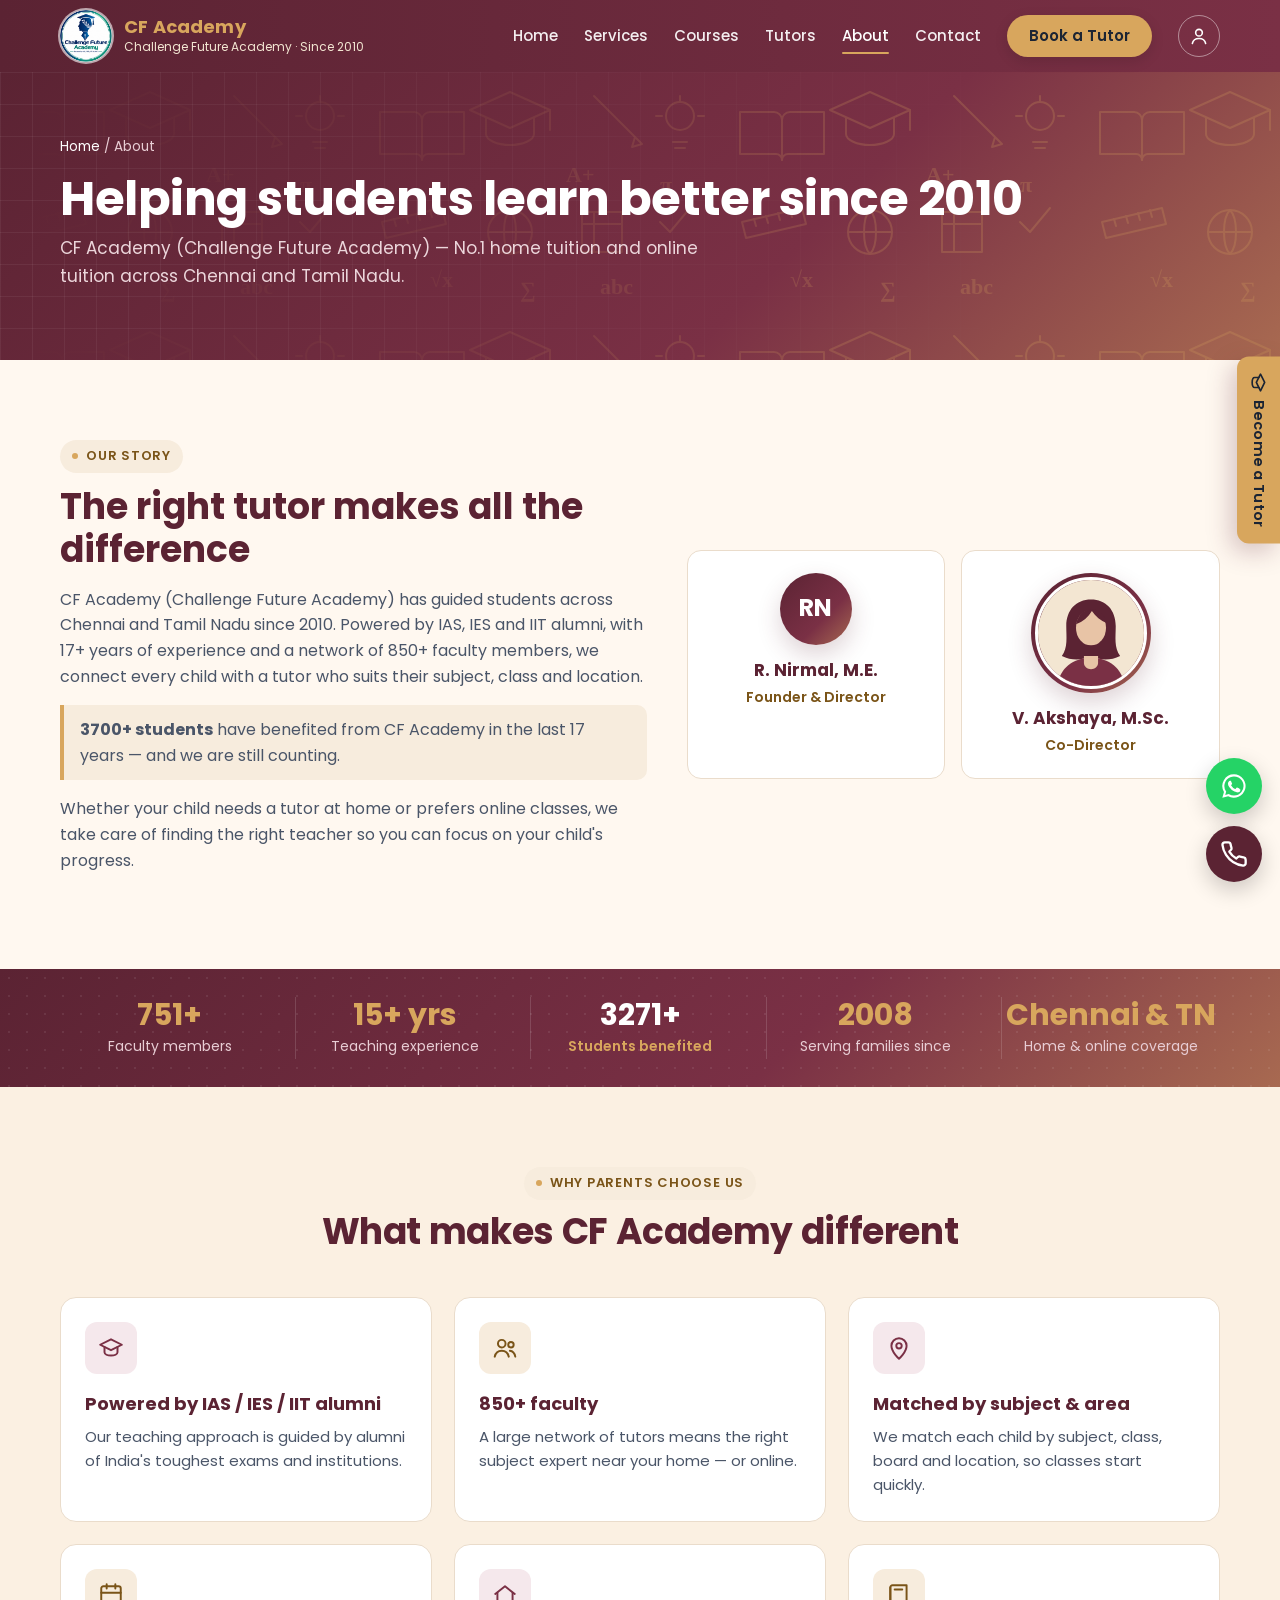
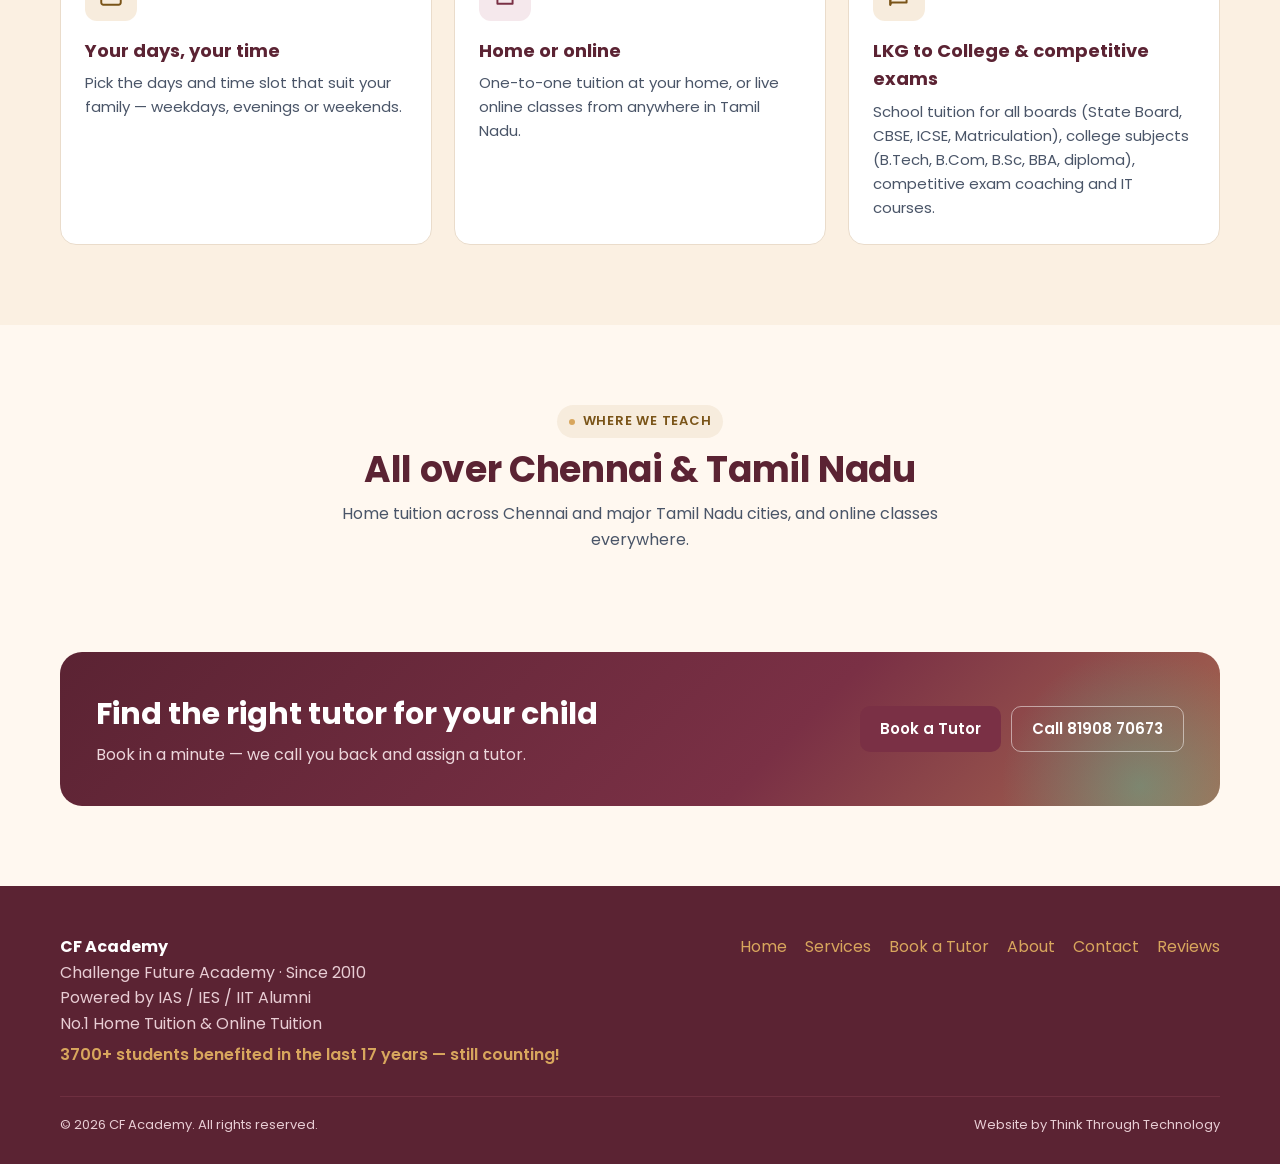
==== about.html @ 7d725a65 "Mobile: fix 3700+ proof card shape and quote card position under the photo Co-Authored-By: Claude Op" ====
<!doctype html>
<html lang="en">
<head>
<meta charset="utf-8">
<meta name="viewport" content="width=device-width, initial-scale=1">
<title>About CF Academy | Home &amp; Online Tuition since 2010 · Chennai</title>
<meta name="description" content="CF Academy (Challenge Future Academy) — founded by R. Nirmal, M.E. and V. Akshaya, M.Sc.. Powered by IAS / IES / IIT alumni, 850+ faculty and 17+ years of home and online tuition across Chennai and Tamil Nadu.">
<meta name="theme-color" content="#5B2333">
<meta property="og:title" content="About CF Academy | Home &amp; Online Tuition since 2010 · Chennai">
<meta property="og:description" content="CF Academy (Challenge Future Academy) — founded by R. Nirmal, M.E. and V. Akshaya, M.Sc.. Powered by IAS / IES / IIT alumni, 850+ faculty and 17+ years of home and online tuition across Chennai and Tamil Nadu.">
<meta property="og:type" content="website">
<link rel="icon" href="assets/favicon.png" type="image/png">
<link rel="apple-touch-icon" href="assets/logo-192.png">
<link rel="preconnect" href="https://fonts.googleapis.com">
<link rel="preconnect" href="https://fonts.gstatic.com" crossorigin>
<link rel="preconnect" href="https://res.cloudinary.com" crossorigin>
<link rel="preconnect" href="https://firestore.googleapis.com" crossorigin>
<!-- font loads without blocking the first paint -->
<link rel="preload" as="style" href="https://fonts.googleapis.com/css2?family=Poppins:wght@400;500;600;700&display=swap">
<link rel="stylesheet" href="https://fonts.googleapis.com/css2?family=Poppins:wght@400;500;600;700&display=swap" media="print" onload="this.media='all'">
<noscript><link rel="stylesheet" href="https://fonts.googleapis.com/css2?family=Poppins:wght@400;500;600;700&display=swap"></noscript>
<link rel="stylesheet" href="css/site.css?v=202610231915">
<script>
// Opened by double-clicking the file? ES modules + Firebase need a web server.
if (location.protocol === "file:") {
  document.addEventListener("DOMContentLoaded", function () {
    var m = '<div style="max-width:620px;margin:60px auto;padding:24px;font:15px/1.6 system-ui,sans-serif;border:2px solid #7A3045;border-radius:14px;background:#fff;color:#1B2433">' +
      '<h2 style="margin:0 0 8px;color:#5B2333">Open this site through a web server</h2>' +
      '<p>This page was opened as a file (<code>file://</code>). Browsers block the JavaScript modules and Firebase login this way.</p>' +
      '<p><b>Easiest:</b> in VS Code, install the <b>Live Server</b> extension, right-click <code>index.html</code> → <b>Open with Live Server</b>.</p>' +
      '<p><b>Or</b> open a terminal in this folder and run <code>python -m http.server 8080</code>, then go to <a href="http://localhost:8080/">http://localhost:8080/</a>.</p></div>';
    document.body.innerHTML = m;
  });
}
</script>
</head>
<body>
<div class="progress" id="progress" aria-hidden="true"></div>

<header class="site-header" id="siteHeader">
  <div class="wrap">
    <a class="brand" href="index.html" aria-label="CF Academy home">
      <img src="assets/logo-192.png" alt="Challenge Future Academy logo" width="52" height="52">
      <span><b>CF Academy</b><small>Challenge Future Academy · Since 2010</small></span>
    </a>
    <button class="menu-btn" type="button" aria-label="Open menu" aria-expanded="false" aria-controls="nav"><span></span></button>
    <nav class="nav" id="nav" aria-label="Main">
      <a class="nav-home" href="index.html">Home</a>
      <a href="index.html#services">Services</a>
      <a href="index.html#explore">Courses</a>
      <a href="index.html#tutors">Tutors</a>
      <a href="about.html" aria-current="page">About</a>
      <a href="contact.html">Contact</a>
      <a class="btn btn-accent" href="index.html#book">Book a Tutor</a>
      <a class="nav-admin" href="admin.html" title="Admin login" aria-label="Admin login"><svg viewBox="0 0 24 24" fill="none" stroke="currentColor" stroke-width="1.9" stroke-linecap="round" stroke-linejoin="round" aria-hidden="true"><circle cx="12" cy="8" r="4"/><path d="M4 21c.8-4 4-6 8-6s7.2 2 8 6"/></svg><span>Admin login</span></a>
    </nav>
  </div>
</header>

<main id="top">
  <section class="page-hero">
    <div class="ph-doodles" aria-hidden="true"></div>
    <div class="wrap">
      <div class="crumbs h-in"><a href="index.html">Home</a> / About</div>
      <h1 class="h-in" style="--d:80ms">Helping students learn better since 2010</h1>
      <p class="h-in" style="--d:160ms">CF Academy (Challenge Future Academy) — No.1 home tuition and online tuition across Chennai and Tamil Nadu.</p>
    </div>
  </section>

  <section class="block">
    <div class="wrap about">
      <div class="reveal">
        <span class="eyebrow">Our story</span>
        <h2 style="font-size:clamp(26px,3.2vw,36px);color:var(--navy);line-height:1.2;margin:12px 0">The right tutor makes all the difference</h2>
        <p>CF Academy (Challenge Future Academy) has guided students across Chennai and Tamil Nadu since 2010. Powered by IAS, IES and IIT alumni, with 17+ years of experience and a network of 850+ faculty members, we connect every child with a tutor who suits their subject, class and location.</p>
        <p class="story-hl"><b>3700+ students</b> have benefited from CF Academy in the last 17 years — and we are still counting.</p>
        <p>Whether your child needs a tutor at home or prefers online classes, we take care of finding the right teacher so you can focus on your child's progress.</p>
      </div>
      <div class="founders" data-stagger>
        <div class="founder reveal"><div class="av av-photo"><img src="https://res.cloudinary.com/u3hhrbtz/image/upload/f_auto,q_auto,w_320,c_fill,g_face,ar_1:1/v1792758640/Professional_Indian_Corporate_Headshot.png" alt="R. Nirmal, Founder &amp; Director of CF Academy" width="120" height="120" loading="lazy" decoding="async" onerror="this.parentNode.classList.remove('av-photo');this.replaceWith('RN')"></div><b>R. Nirmal, M.E.</b><span>Founder &amp; Director</span></div>
        <div class="founder reveal"><div class="av av-photo av-silhouette" role="img" aria-label="V. Akshaya, Co-Director of CF Academy"><svg viewBox="0 0 120 120" aria-hidden="true"><rect width="120" height="120" fill="#F3E6D2"/><path d="M60 22c-17 0-28 12-28 30 0 13 2 24-5 34 8 4 17 5 25 3h16c8 2 17 1 25-3-7-10-5-21-5-34 0-18-11-30-28-30z" fill="#5B2333"/><ellipse cx="60" cy="54" rx="17" ry="20" fill="#E8C4A6"/><path d="M43 50c3-12 10-17 17-17 9 0 16 6 18 16-7-3-13-8-17-14-4 7-10 12-18 15z" fill="#5B2333"/><path d="M22 120c2-20 18-32 38-32s36 12 38 32z" fill="#7A3045"/><path d="M52 86h16v8c0 4-4 7-8 7s-8-3-8-7z" fill="#E8C4A6"/></svg></div><b>V. Akshaya, M.Sc.</b><span>Co-Director</span></div>
      </div>
    </div>
  </section>

  <section class="stats" aria-label="CF Academy at a glance">
    <div class="wrap">
      <div class="stat"><b data-count="850" data-suffix="+">850+</b><span>Faculty members</span></div>
      <div class="stat"><b data-count="17" data-suffix="+ yrs">17+ yrs</b><span>Teaching experience</span></div>
      <div class="stat stat-hl"><b data-count="3700" data-suffix="+">3700+</b><span>Students benefited</span></div>
      <div class="stat"><b data-count="2010" data-from="1990">2010</b><span>Serving families since</span></div>
      <div class="stat"><b>Chennai &amp; TN</b><span>Home &amp; online coverage</span></div>
    </div>
  </section>

  <section class="block alt">
    <div class="wrap">
      <div class="sec-head reveal">
        <span class="eyebrow">Why parents choose us</span>
        <h2>What makes CF Academy different</h2>
      </div>
      <div class="values" data-stagger>
        <article class="value reveal">
          <div class="icon-badge"><svg viewBox="0 0 24 24" fill="none" stroke="currentColor" stroke-width="1.8" stroke-linecap="round" stroke-linejoin="round" aria-hidden="true"><path d="M2 9l10-5 10 5-10 5z"/><path d="M6 11v5c0 1.7 2.7 3 6 3s6-1.3 6-3v-5"/></svg></div>
          <h3>Powered by IAS / IES / IIT alumni</h3>
          <p>Our teaching approach is guided by alumni of India's toughest exams and institutions.</p>
        </article>
        <article class="value reveal">
          <div class="icon-badge accent"><svg viewBox="0 0 24 24" fill="none" stroke="currentColor" stroke-width="1.8" stroke-linecap="round" stroke-linejoin="round" aria-hidden="true"><circle cx="9" cy="8" r="3.5"/><path d="M2.5 20c.8-3.5 3.4-5.5 6.5-5.5s5.7 2 6.5 5.5"/><circle cx="17.5" cy="9" r="2.5"/><path d="M16.5 14.6c2.3.2 4.3 1.9 5 5.4"/></svg></div>
          <h3>850+ faculty</h3>
          <p>A large network of tutors means the right subject expert near your home — or online.</p>
        </article>
        <article class="value reveal">
          <div class="icon-badge"><svg viewBox="0 0 24 24" fill="none" stroke="currentColor" stroke-width="1.8" stroke-linecap="round" stroke-linejoin="round" aria-hidden="true"><path d="M12 22s7-6.2 7-12a7 7 0 1 0-14 0c0 5.8 7 12 7 12z"/><circle cx="12" cy="10" r="2.5"/></svg></div>
          <h3>Matched by subject &amp; area</h3>
          <p>We match each child by subject, class, board and location, so classes start quickly.</p>
        </article>
        <article class="value reveal">
          <div class="icon-badge accent"><svg viewBox="0 0 24 24" fill="none" stroke="currentColor" stroke-width="1.8" stroke-linecap="round" stroke-linejoin="round" aria-hidden="true"><rect x="3" y="4" width="18" height="17" rx="2"/><path d="M8 2v4M16 2v4M3 10h18"/></svg></div>
          <h3>Your days, your time</h3>
          <p>Pick the days and time slot that suit your family — weekdays, evenings or weekends.</p>
        </article>
        <article class="value reveal">
          <div class="icon-badge"><svg viewBox="0 0 24 24" fill="none" stroke="currentColor" stroke-width="1.8" stroke-linecap="round" stroke-linejoin="round" aria-hidden="true"><path d="M3 11l9-7 9 7"/><path d="M5 10v10h14V10"/></svg></div>
          <h3>Home or online</h3>
          <p>One-to-one tuition at your home, or live online classes from anywhere in Tamil Nadu.</p>
        </article>
        <article class="value reveal">
          <div class="icon-badge accent"><svg viewBox="0 0 24 24" fill="none" stroke="currentColor" stroke-width="1.8" stroke-linecap="round" stroke-linejoin="round" aria-hidden="true"><path d="M4 5a2 2 0 0 1 2-2h13v16H6a2 2 0 0 0-2 2z"/><path d="M4 21V5M8 7h7"/></svg></div>
          <h3>LKG to College &amp; competitive exams</h3>
          <p>School tuition for all boards (State Board, CBSE, ICSE, Matriculation), college subjects (B.Tech, B.Com, B.Sc, BBA, diploma), competitive exam coaching and IT courses.</p>
        </article>
      </div>
    </div>
  </section>

  <section class="block">
    <div class="wrap">
      <div class="sec-head reveal">
        <span class="eyebrow">Where we teach</span>
        <h2>All over Chennai &amp; Tamil Nadu</h2>
        <p>Home tuition across Chennai and major Tamil Nadu cities, and online classes everywhere.</p>
      </div>
      <div class="marquee reveal" aria-label="Cities we cover"><div class="marquee-track" id="coverageList"></div></div>
      <div class="cta-band reveal" style="margin-top:56px">
        <div><h2>Find the right tutor for your child</h2><p>Book in a minute — we call you back and assign a tutor.</p></div>
        <div class="acts"><a class="btn btn-accent" href="index.html#book">Book a Tutor</a><a class="btn btn-ghost" href="tel:+918190870673" data-site="tel1">Call 81908 70673</a></div>
      </div>
    </div>
  </section>
</main>

<footer class="site-footer">
  <div class="wrap">
    <div>
      <b>CF Academy</b><br>
      Challenge Future Academy · Since 2010<br>
      Powered by IAS / IES / IIT Alumni<br>
      No.1 Home Tuition &amp; Online Tuition<br>
      <span class="foot-hl">3700+ students benefited in the last 17 years — still counting!</span>
    </div>
    <div class="links">
      <a href="index.html">Home</a>
      <a href="index.html#services">Services</a>
      <a href="index.html#book">Book a Tutor</a>
      <a href="about.html">About</a>
      <a href="contact.html">Contact</a>
      <a href="contact.html#reviews">Reviews</a>
    </div>
    <div class="copy">
      <span>© <span id="year">2026</span> CF Academy. All rights reserved.</span>
      <span>Website by Think Through Technology</span>
    </div>
  </div>
</footer>

<div class="floating">
  <a class="float-btn float-wa" href="https://wa.me/918190870673?text=Hello%20CF%20Academy%2C%20I%20need%20a%20tutor%20for%20my%20child." target="_blank" rel="noopener" aria-label="Chat on WhatsApp" data-site="wa-float">
    <svg viewBox="0 0 24 24" fill="currentColor" aria-hidden="true"><path d="M12 2a10 10 0 0 0-8.6 15.1L2 22l5-1.3A10 10 0 1 0 12 2zm0 18.2a8.2 8.2 0 0 1-4.2-1.1l-.3-.2-3 .8.8-2.9-.2-.3A8.2 8.2 0 1 1 12 20.2zm4.5-6.1c-.2-.1-1.5-.7-1.7-.8s-.4-.1-.6.1-.7.8-.8 1-.3.2-.5.1a6.7 6.7 0 0 1-3.3-2.9c-.3-.4.3-.4.7-1.3a.5.5 0 0 0 0-.5l-.8-1.8c-.2-.5-.4-.4-.6-.4h-.5a1 1 0 0 0-.7.3 3 3 0 0 0-.9 2.2 5.2 5.2 0 0 0 1.1 2.7 11.8 11.8 0 0 0 4.5 4c1.7.7 2.3.8 3.2.6.5-.1 1.5-.6 1.7-1.2s.2-1.1.1-1.2-.2-.1-.4-.2z"/></svg>
  </a>
  <a class="float-btn float-call" href="tel:+918190870673" aria-label="Call CF Academy" data-site="tel1">
    <svg viewBox="0 0 24 24" fill="none" stroke="currentColor" stroke-width="2" stroke-linecap="round" stroke-linejoin="round" aria-hidden="true"><path d="M22 16.9v3a2 2 0 0 1-2.2 2 19.8 19.8 0 0 1-8.6-3.1 19.5 19.5 0 0 1-6-6A19.8 19.8 0 0 1 2.1 4.2 2 2 0 0 1 4.1 2h3a2 2 0 0 1 2 1.7c.1 1 .4 1.9.7 2.8a2 2 0 0 1-.5 2.1L8 9.9a16 16 0 0 0 6 6l1.3-1.3a2 2 0 0 1 2.1-.4c.9.3 1.8.6 2.8.7a2 2 0 0 1 1.7 2z"/></svg>
  </a>
</div>

<div class="toast" id="toast" role="status" aria-live="polite"></div>

<script type="module" src="js/common.js?v=202610231915"></script>
</body>
</html>
---- css/site.css ----
/* CF Academy — public website styles (burgundy · champagne · ivory) */
:root {
  --navy: #5B2333;          /* burgundy: headings, dark bars */
  --navy-2: #7A3045;
  --navy-soft: #F5E8EC;
  --accent: #7A3045;        /* burgundy: buttons, links */
  --accent-hover: #4A1B29;
  --accent-light: #D8A65D;  /* champagne: highlights */
  --orange: #D8A65D;
  --orange-dark: #C08E45;
  --accent-soft: #F7ECDD;
  --accent-ink: #7A5418;
  --bg: #FFF8F0;            /* ivory */
  --bg-2: #FBF0E2;
  --ink: #1B2433;
  --muted: #4A5568;
  --line: #EADCCB;
  --ok: #15803D;
  --ok-soft: #DCFCE7;
  --err: #B42318;
  --radius: 14px;
  --shadow: 0 10px 30px rgba(91, 35, 51, 0.08);
  --header-h: 72px;
}
* { box-sizing: border-box; }
html { scroll-behavior: smooth; scroll-padding-top: calc(var(--header-h) + 12px); }
body {
  margin: 0;
  font-family: "Poppins", system-ui, -apple-system, "Segoe UI", sans-serif;
  color: var(--ink);
  background: var(--bg);
  line-height: 1.6;
  -webkit-font-smoothing: antialiased;
}
img { max-width: 100%; display: block; }
a { color: var(--navy-2); }
.wrap { max-width: 1200px; margin: 0 auto; padding: 0 20px; }
.sr-only { position: absolute; width: 1px; height: 1px; overflow: hidden; clip: rect(0 0 0 0); white-space: nowrap; }

/* ── Header ── */
.site-header {
  position: sticky; top: 0; z-index: 50;
  background: #fff;
  border-bottom: 1px solid var(--line);
  transition: transform .3s cubic-bezier(.4, 0, .2, 1), box-shadow .3s ease;
}
.site-header.scrolled { box-shadow: 0 6px 24px rgba(91, 35, 51, .08); border-bottom-color: transparent; }
.site-header.hide { transform: translateY(-100%); }
.site-header .wrap { height: var(--header-h); display: flex; align-items: center; justify-content: space-between; gap: 16px; }
.brand { display: flex; align-items: center; gap: 12px; text-decoration: none; color: var(--navy); }
.brand img { width: 52px; height: 52px; border-radius: 50%; }
.brand b { display: block; font-size: 18px; line-height: 1.2; }
.brand small { display: block; font-size: 12px; color: var(--muted); }
.nav { display: flex; align-items: center; gap: 26px; }
.nav a { text-decoration: none; color: var(--ink); font-weight: 500; font-size: 15px; }
.nav a:not(.btn) { position: relative; padding: 6px 0; }
.nav a:not(.btn)::after { content: ""; position: absolute; left: 0; right: 0; bottom: 0; height: 2px; border-radius: 2px; background: var(--accent); transform: scaleX(0); transform-origin: left; transition: transform .25s ease; }
.nav a:not(.btn):hover::after, .nav a[aria-current="page"]::after { transform: scaleX(1); }
.nav a:hover, .nav a[aria-current="page"] { color: var(--navy); }
.nav a.btn, .nav a.btn:hover { color: #fff; }
.btn {
  display: inline-flex; align-items: center; justify-content: center; gap: 8px;
  min-height: 46px; padding: 0 20px; border-radius: 10px; border: 0;
  font: inherit; font-weight: 600; font-size: 15px; text-decoration: none; cursor: pointer;
  transition: transform .15s ease, box-shadow .15s ease, background .15s ease;
}
.btn:active { transform: translateY(1px); }
.btn-accent { background: var(--accent); color: #fff; }
.btn-accent:hover { background: var(--accent-hover); box-shadow: 0 6px 18px rgba(122, 48, 69, .3); }
.btn-navy { background: var(--navy); color: #fff; }
.btn-navy:hover { background: var(--navy-2); }
.btn-ghost { background: #fff; color: var(--navy); border: 1px solid #CBD5E1; }
.btn-ghost:hover { border-color: var(--navy-2); }
.btn-wa { background: #15803D; color: #fff; }
.btn-wa:hover { background: #116C33; }
.btn svg { width: 18px; height: 18px; flex: none; }
.menu-btn { display: none; background: none; border: 1px solid var(--line); border-radius: 10px; width: 46px; height: 46px; cursor: pointer; }
.menu-btn span, .menu-btn span::before, .menu-btn span::after { display: block; width: 20px; height: 2px; background: var(--navy); margin: 0 auto; position: relative; content: ""; }
.menu-btn span::before { position: absolute; top: -6px; }
.menu-btn span::after { position: absolute; top: 6px; }

/* ── Hero ── */
.hero { position: relative; overflow: hidden; background: linear-gradient(180deg, var(--bg) 0%, var(--bg-2) 100%); }
.hero::before {
  content: ""; position: absolute; right: -180px; top: -160px; width: 560px; height: 560px; border-radius: 50%;
  background: radial-gradient(circle, rgba(25, 158, 126, .14), rgba(25, 158, 126, 0) 70%);
}
.hero .wrap { position: relative; display: grid; grid-template-columns: 1.05fr 1fr; gap: 40px 48px; align-items: center; padding-top: 56px; padding-bottom: 56px; }
.eyebrow { display: inline-flex; align-items: center; gap: 8px; font-size: 13px; font-weight: 600; letter-spacing: .06em; text-transform: uppercase; color: var(--accent-ink); background: var(--accent-soft); padding: 6px 12px; border-radius: 999px; }
.hero h1 { margin: 18px 0 16px; font-size: clamp(32px, 4.6vw, 52px); line-height: 1.12; color: var(--navy); letter-spacing: -.01em; }
.hero h1 .hl { position: relative; white-space: nowrap; }
.hero h1 .hl::after { content: ""; position: absolute; left: 0; right: 0; bottom: 4px; height: 10px; background: var(--accent-light); opacity: .35; z-index: -1; border-radius: 4px; }
.hero p.lead { font-size: 17px; color: var(--muted); max-width: 560px; margin: 0 0 28px; }
.hero-cta { display: flex; flex-wrap: wrap; gap: 12px; }
.hero-points { display: flex; flex-wrap: wrap; gap: 10px 22px; margin-top: 28px; padding: 0; list-style: none; font-size: 14px; color: var(--ink); }
.hero-points li { display: flex; align-items: center; gap: 8px; }
.hero-points svg { width: 18px; height: 18px; color: var(--ok); }

.quick-card { grid-column: 1 / -1; display: grid; grid-template-columns: minmax(150px, .85fr) auto 1.15fr 1fr 1.2fr auto; gap: 12px; align-items: end; background: var(--navy); color: #fff; border-radius: 20px; padding: 22px 24px; box-shadow: 0 24px 60px rgba(91, 35, 51, .22); }
.quick-card h2 { margin: 0 0 2px; font-size: 18px; line-height: 1.3; }
.quick-card p { margin: 0; color: #E8CDD4; font-size: 13px; }
.qc-title { align-self: center; }
.quick-card label { display: block; font-size: 12px; font-weight: 600; color: #E8CDD4; margin-bottom: 6px; }
.quick-card .field { margin: 0; min-width: 0; }
.quick-card select, .quick-card input { width: 100%; height: 48px; border-radius: 10px; border: 1px solid rgba(255,255,255,.22); background: rgba(255,255,255,.08); color: #fff; padding: 0 12px; font: inherit; font-size: 15px; }
.quick-card select:focus, .quick-card input:focus { outline: 2px solid var(--accent-light); outline-offset: 1px; }
.mode-toggle { display: grid; grid-template-columns: 1fr 1fr; gap: 6px; margin: 0; }
.mode-toggle button { height: 48px; padding: 0 14px; border-radius: 10px; border: 1px solid rgba(255,255,255,.25); background: transparent; color: #fff; font: inherit; font-weight: 600; cursor: pointer; }
.mode-toggle button[aria-pressed="true"] { background: var(--accent); border-color: var(--accent-light); color: #fff; }
.quick-card .btn { min-height: 48px; white-space: nowrap; }

.hero-photo { position: relative; margin: 0; }
.hero-photo img { display: block; width: 100%; height: auto; object-fit: cover; border-radius: 22px; box-shadow: 0 24px 60px rgba(91, 35, 51, .18); }
.hero-badge { position: absolute; left: -18px; bottom: 26px; display: flex; align-items: center; gap: 12px; background: #fff; border-radius: 14px; padding: 12px 18px; box-shadow: 0 14px 34px rgba(91, 35, 51, .16); }
.hero-badge b { font-size: 28px; color: var(--accent); line-height: 1; }
.hero-badge span { font-size: 13px; color: var(--muted); line-height: 1.35; }

/* ── Programme cards ── */
.prog-head { text-align: center; margin: 56px auto 28px; max-width: 640px; }
.prog-head h3 { margin: 0 0 6px; font-size: clamp(22px, 2.6vw, 28px); color: var(--navy); }
.prog-head p { margin: 0; color: var(--muted); }
.programs { display: grid; grid-template-columns: repeat(3, minmax(0, 1fr)); gap: 24px; }
.prog { display: flex; flex-direction: column; background: #fff; border: 1px solid var(--line); border-radius: 18px; overflow: hidden; transition: box-shadow .2s ease, transform .2s ease; }
.prog:hover { box-shadow: var(--shadow); transform: translateY(-3px); }
.prog-media { position: relative; aspect-ratio: 3 / 2; background: linear-gradient(135deg, var(--navy) 0%, var(--navy-2) 60%, var(--accent) 130%); overflow: hidden; }
/* every card has the same frame; the whole photo is shown (contain), with a soft blurred copy filling any gap */
.prog-media.has-img { background: var(--bg-2); }
.prog-media img { position: absolute; inset: 0; width: 100%; height: 100%; display: block; }
/* bg = a tiny pre-blurred copy from Cloudinary (no CSS blur filter → no scroll lag) */
.prog-media img.bg { object-fit: cover; transform: scale(1.1); opacity: .6; }
.prog-media img.fg { z-index: 1; object-fit: contain; transition: transform .5s ease; }
.prog:hover .prog-media img.fg { transform: scale(1.03); }
.prog-media.has-img .ph { display: none; }
.prog-media .ph { position: absolute; inset: 0; display: flex; align-items: center; justify-content: center; }
.prog-media .ph svg { width: 34%; height: auto; color: rgba(255, 255, 255, .9); }
.prog-media .ph::after { content: ""; position: absolute; right: -40px; bottom: -40px; width: 160px; height: 160px; border-radius: 50%; background: rgba(63, 209, 174, .25); }
.prog-body { display: flex; flex-direction: column; gap: 8px; padding: 20px 22px 22px; flex: 1; }
.prog-tag { align-self: flex-start; font-size: 12px; font-weight: 600; color: var(--accent-ink); background: var(--accent-soft); padding: 4px 10px; border-radius: 999px; }
.prog h4 { margin: 4px 0 0; font-size: 19px; color: var(--navy); min-height: 1.3em; }
.prog p { margin: 0; color: var(--muted); font-size: 15px; flex: 1; }
.prog-cta { margin-top: 8px; align-self: flex-start; display: inline-flex; align-items: center; gap: 6px; min-height: 44px; padding: 0 16px; border-radius: 10px; border: 1px solid var(--accent); color: var(--accent); background: #fff; font: inherit; font-weight: 600; font-size: 14px; cursor: pointer; transition: background .15s, color .15s; }
.prog-cta:hover { background: var(--accent); color: #fff; }
.prog-cta svg { width: 16px; height: 16px; }

/* ── Find a tutor for anything (tabs) ── */
.explore { background: #fff; border: 1px solid var(--line); border-radius: 16px; overflow: hidden; box-shadow: var(--shadow); }
.ex-tabs { display: grid; grid-template-columns: repeat(5, minmax(0, 1fr)); background: #EEF2F7; border-bottom: 1px solid var(--line); }
.ex-tab { min-height: 64px; padding: 0 12px; border: 0; border-right: 1px solid var(--line); background: transparent; font: inherit; font-size: 16px; font-weight: 500; color: var(--ink); cursor: pointer; transition: background .15s, color .15s; }
.ex-tab:last-child { border-right: 0; }
.ex-tab:hover { background: #F3E6E9; }
.ex-tab[aria-selected="true"] { background: #fff; color: var(--accent); font-weight: 600; box-shadow: inset 0 3px 0 var(--accent); }
.ex-tab:focus-visible { outline: 2px solid var(--navy-2); outline-offset: -2px; }
.ex-panel { display: grid; gap: 0; padding: 30px 28px 34px; }
.ex-group { padding: 0 24px; border-left: 1px solid var(--line); min-width: 0; }
.ex-group:first-child { border-left: 0; padding-left: 4px; }
.ex-group h3 { margin: 0 0 14px; font-size: 18px; font-weight: 600; color: var(--ink); }
.ex-list { list-style: none; margin: 0; padding: 0; display: grid; gap: 4px 18px; }
.ex-list.c2 { grid-template-columns: repeat(2, minmax(0, 1fr)); }
.ex-list button { display: block; width: 100%; text-align: left; background: none; border: 0; padding: 9px 0; font: inherit; font-size: 15.5px; color: var(--muted); cursor: pointer; border-radius: 6px; transition: color .15s, padding .15s; }
.ex-list button:hover, .ex-list button:focus-visible { color: var(--accent); padding-left: 4px; outline: none; }
.ex-new { color: #DC2626; font-size: 11px; font-weight: 600; margin-left: 4px; }

/* ── Ad banner slider (1756 × 450) ── */
.banners { padding: 44px 0 0; }
.slider { position: relative; border-radius: 16px; overflow: hidden; aspect-ratio: 1756 / 450; background: var(--navy-soft); box-shadow: 0 14px 40px rgba(91, 35, 51, .12); }
.slides { display: flex; height: 100%; transition: transform .6s cubic-bezier(.4, 0, .2, 1); will-change: transform; }
.slide { flex: 0 0 100%; height: 100%; }
.slide a, .slide img { display: block; width: 100%; height: 100%; }
.slide img { object-fit: cover; }
.slide.fit img { object-fit: contain; background: #fff; }
.sl-nav { position: absolute; top: 50%; transform: translateY(-50%); width: 44px; height: 44px; border-radius: 50%; border: 0; background: rgba(255, 255, 255, .92); color: var(--navy); display: flex; align-items: center; justify-content: center; cursor: pointer; box-shadow: 0 6px 18px rgba(0, 0, 0, .18); opacity: .9; transition: opacity .2s, transform .2s; }
.sl-nav:hover { opacity: 1; }
.sl-nav svg { width: 22px; height: 22px; }
.sl-prev { left: 14px; }
.sl-next { right: 14px; }
.sl-dots { position: absolute; left: 0; right: 0; bottom: 6px; display: flex; justify-content: center; gap: 2px; }
.sl-dots button { width: 26px; height: 26px; border: 0; background: none; cursor: pointer; padding: 0; display: flex; align-items: center; justify-content: center; }
.sl-dots button::before { content: ""; width: 9px; height: 9px; border-radius: 999px; background: rgba(255, 255, 255, .65); box-shadow: 0 0 0 1px rgba(0, 0, 0, .15); transition: all .25s; }
.sl-dots button[aria-current="true"]::before { width: 22px; background: #fff; }
.slider.single .sl-nav, .slider.single .sl-dots { display: none; }

/* ── Stats strip ── */
.stats { background: var(--navy); color: #fff; }
.stats .wrap { display: grid; grid-template-columns: repeat(4, 1fr); gap: 16px; padding-top: 28px; padding-bottom: 28px; }
.stat { text-align: center; }
.stat b { display: block; font-size: 30px; color: var(--accent-light); line-height: 1.2; }
.stat span { font-size: 14px; color: #E8CDD4; }

/* ── Sections ── */
section.block { padding: 80px 0; }
section.block.alt { background: var(--bg-2); }
.sec-head { max-width: 680px; margin: 0 auto 44px; text-align: center; }
.sec-head h2 { margin: 10px 0 10px; font-size: clamp(26px, 3.2vw, 36px); color: var(--navy); line-height: 1.2; }
.sec-head p { margin: 0; color: var(--muted); }
.grid-2 { display: grid; grid-template-columns: repeat(2, 1fr); gap: 24px; }
.grid-3 { display: grid; grid-template-columns: repeat(3, 1fr); gap: 24px; }
.grid-4 { display: grid; grid-template-columns: repeat(4, 1fr); gap: 20px; }
.grid-4 .card { padding: 24px; display: flex; flex-direction: column; }
.grid-4 .card ul { flex: 1; }
.svc-cta { align-self: flex-start; margin-top: 16px; display: inline-flex; align-items: center; gap: 6px; min-height: 40px; padding: 0; border: 0; background: none; font: inherit; font-size: 14.5px; font-weight: 600; color: var(--accent); cursor: pointer; }
.svc-cta svg { width: 18px; height: 18px; transition: transform .2s ease; }
.svc-cta:hover svg { transform: translateX(3px); }
.exam-lbl { display: block; margin-top: 14px; }
.card { background: #fff; border: 1px solid var(--line); border-radius: var(--radius); padding: 28px; transition: box-shadow .2s ease, transform .2s ease; }
.card:hover { box-shadow: var(--shadow); transform: translateY(-2px); }
.icon-badge { width: 52px; height: 52px; border-radius: 12px; display: flex; align-items: center; justify-content: center; background: var(--navy-soft); color: var(--navy-2); margin-bottom: 16px; }
.icon-badge.accent { background: var(--accent-soft); color: var(--accent-ink); }
.icon-badge svg { width: 26px; height: 26px; }
.card h3 { margin: 0 0 8px; font-size: 20px; color: var(--navy); }
.card p { margin: 0; color: var(--muted); }
.card ul { margin: 14px 0 0; padding: 0; list-style: none; }
.card ul li { padding-left: 24px; position: relative; margin: 6px 0; font-size: 15px; }
.card ul li::before { content: ""; position: absolute; left: 4px; top: 9px; width: 8px; height: 8px; border-radius: 2px; background: var(--accent); }
.service-card.featured { border: 2px solid var(--accent); }


.steps { counter-reset: s; }
.step { position: relative; padding-top: 8px; }
.step .num { width: 44px; height: 44px; border-radius: 50%; background: var(--accent); color: #fff; font-weight: 700; display: flex; align-items: center; justify-content: center; margin-bottom: 14px; }
.step h3 { margin: 0 0 6px; font-size: 18px; color: var(--navy); }
.step p { margin: 0; color: var(--muted); font-size: 15px; }

/* ── Booking form ── */
.book-wrap { display: grid; grid-template-columns: 1.6fr 1fr; gap: 28px; align-items: start; }
.book-form { background: #fff; border: 1px solid var(--line); border-radius: 20px; padding: 32px; box-shadow: var(--shadow); }
.book-form fieldset { border: 0; margin: 0 0 26px; padding: 0; }
.book-form legend { font-weight: 700; color: var(--navy); font-size: 16px; margin-bottom: 14px; display: flex; align-items: center; gap: 10px; }
.book-form legend .n { width: 26px; height: 26px; border-radius: 50%; background: var(--navy); color: #fff; font-size: 13px; display: inline-flex; align-items: center; justify-content: center; }
.row { display: grid; grid-template-columns: repeat(2, minmax(0, 1fr)); gap: 16px; }
.row.three { grid-template-columns: repeat(3, minmax(0, 1fr)); }
.f { display: flex; flex-direction: column; gap: 6px; margin-bottom: 14px; }
.f label, .f .lbl { font-size: 13px; font-weight: 600; color: var(--muted); }
.f label .req { color: var(--err); }
.f input, .f select, .f textarea {
  font: inherit; font-size: 15px; color: var(--ink); background: #fff;
  border: 1px solid #CBD5E1; border-radius: 10px; padding: 12px 14px; min-height: 48px; width: 100%;
}
.f textarea { min-height: 80px; resize: vertical; }
.f input:focus, .f select:focus, .f textarea:focus { outline: 2px solid var(--navy-2); outline-offset: 0; border-color: var(--navy-2); }
.f .err-msg { color: var(--err); font-size: 13px; display: none; }
.f.invalid input, .f.invalid select, .f.invalid .chips { border-color: var(--err); }
.f.invalid .err-msg { display: block; }
.chips { display: flex; flex-wrap: wrap; gap: 8px; border: 1px solid transparent; border-radius: 10px; }
.chip { min-height: 42px; padding: 0 14px; border-radius: 999px; border: 1px solid #CBD5E1; background: #fff; color: var(--navy); font: inherit; font-size: 14px; font-weight: 500; cursor: pointer; transition: all .15s ease; }
.chip:hover { border-color: var(--navy-2); }
.chip[aria-pressed="true"] { background: var(--navy); border-color: var(--navy); color: #fff; }
.mode-cards { display: grid; grid-template-columns: 1fr 1fr; gap: 12px; }
.mode-card { position: relative; display: flex; gap: 12px; align-items: flex-start; padding: 16px; border: 2px solid var(--line); border-radius: 12px; cursor: pointer; background: #fff; }
.mode-card input { position: absolute; opacity: 0; pointer-events: none; }
.mode-card svg { width: 28px; height: 28px; color: var(--navy-2); flex: none; }
.mode-card b { display: block; color: var(--navy); }
.mode-card small { color: var(--muted); font-size: 13px; }
.mode-card:has(input:checked) { border-color: var(--accent); background: #FBF3E6; }
.mode-card:has(input:focus-visible) { outline: 2px solid var(--navy-2); outline-offset: 2px; }
.submit-row { display: flex; flex-wrap: wrap; align-items: center; gap: 14px; }
.submit-row .btn { min-height: 54px; font-size: 16px; padding: 0 26px; }
.submit-row small { color: var(--muted); font-size: 13px; flex: 1 1 220px; }
.book-aside { display: flex; flex-direction: column; gap: 20px; position: sticky; top: calc(var(--header-h) + 20px); }
.aside-card { background: var(--navy); color: #fff; border-radius: 18px; padding: 26px; }
.aside-card h3 { margin: 0 0 14px; font-size: 18px; }
.aside-card ol { margin: 0; padding-left: 20px; color: #ECD6DB; }
.aside-card ol li { margin: 8px 0; }
.aside-call { background: #fff; border: 1px solid var(--line); border-radius: 18px; padding: 22px; }
.aside-call h3 { margin: 0 0 6px; color: var(--navy); font-size: 17px; }
.aside-call p { margin: 0 0 14px; color: var(--muted); font-size: 14px; }
.aside-call .btn { width: 100%; margin-top: 8px; }

/* success state */
.book-done { display: none; text-align: center; padding: 20px 8px; }
.book-done.show { display: block; }
.book-done .tick { width: 76px; height: 76px; border-radius: 50%; background: var(--ok-soft); color: var(--ok); display: flex; align-items: center; justify-content: center; margin: 0 auto 16px; }
.book-done .tick svg { width: 38px; height: 38px; }
.book-done h3 { margin: 0 0 8px; color: var(--navy); font-size: 26px; }
.book-done p { color: var(--muted); max-width: 480px; margin: 0 auto 18px; }
.book-done .bid { display: inline-block; font-weight: 700; color: var(--navy); background: var(--accent-soft); padding: 6px 14px; border-radius: 8px; margin-bottom: 18px; letter-spacing: .02em; }
.book-done .actions { display: flex; flex-wrap: wrap; justify-content: center; gap: 10px; }

/* ── About ── */
.about { display: grid; grid-template-columns: 1.1fr 1fr; gap: 40px; align-items: center; }
.about p { color: var(--muted); }
.founders { display: grid; grid-template-columns: 1fr 1fr; gap: 16px; }
.founder { background: #fff; border: 1px solid var(--line); border-radius: var(--radius); padding: 22px; text-align: center; }
.founder .av { width: 72px; height: 72px; border-radius: 50%; margin: 0 auto 12px; background: var(--navy); color: var(--accent-light); font-weight: 700; font-size: 24px; display: flex; align-items: center; justify-content: center; }
.founder b { display: block; color: var(--navy); font-size: 17px; }
.founder span { font-size: 14px; color: var(--muted); }

.coverage { display: flex; flex-wrap: wrap; gap: 10px; justify-content: center; }
.coverage span { padding: 8px 16px; border-radius: 8px; background: var(--navy-soft); color: var(--navy); font-size: 14px; font-weight: 500; }

/* ── Contact ── */
.contact-grid { display: grid; grid-template-columns: repeat(3, 1fr); gap: 20px; }
.contact-card { display: flex; gap: 14px; align-items: flex-start; background: #fff; border: 1px solid var(--line); border-radius: var(--radius); padding: 22px; }
.contact-card .icon-badge { margin: 0; flex: none; }
.contact-card b { display: block; color: var(--navy); margin-bottom: 4px; }
.contact-card a { text-decoration: none; font-weight: 500; }
.contact-card p { margin: 0; color: var(--muted); font-size: 15px; }

/* ── Footer ── */
.site-footer { background: var(--navy); color: #E8CDD4; padding: 48px 0 28px; }
.site-footer .wrap { display: flex; flex-wrap: wrap; justify-content: space-between; gap: 28px; }
.site-footer b { color: #fff; }
.site-footer a { color: var(--accent-light); text-decoration: none; }
.site-footer .links { display: flex; flex-wrap: wrap; gap: 18px; }
.site-footer .copy { width: 100%; border-top: 1px solid #6E2F40; padding-top: 18px; font-size: 13px; display: flex; flex-wrap: wrap; justify-content: space-between; gap: 10px; }

/* ── Floating buttons ── */
.floating { position: fixed; right: 18px; bottom: 18px; z-index: 60; display: flex; flex-direction: column; gap: 12px; }
.float-btn { width: 56px; height: 56px; border-radius: 50%; display: flex; align-items: center; justify-content: center; color: #fff; box-shadow: 0 8px 22px rgba(0, 0, 0, .2); transition: transform .15s ease; }
.float-btn:hover { transform: scale(1.06); }
.float-btn svg { width: 28px; height: 28px; }
.float-wa { background: #25D366; }
.float-call { background: var(--navy); }

/* ── Reveal animation ── */
.reveal { opacity: 0; transform: translateY(22px); transition: opacity .7s cubic-bezier(.2, .7, .2, 1) var(--d, 0ms), transform .7s cubic-bezier(.2, .7, .2, 1) var(--d, 0ms); }
.reveal.in { opacity: 1; transform: none; }


/* ── Toast ── */
.toast { position: fixed; left: 50%; bottom: 24px; transform: translateX(-50%) translateY(20px); background: var(--ink); color: #fff; padding: 12px 18px; border-radius: 10px; font-size: 14px; opacity: 0; transition: all .25s ease; z-index: 100; max-width: calc(100% - 32px); }
.toast.show { opacity: 1; transform: translateX(-50%) translateY(0); }

/* ═════════════ Design & effects (v2) ═════════════ */
@view-transition { navigation: auto; }   /* smooth cross-fade between pages (Chrome/Edge) */
:root { --grad: linear-gradient(135deg, #5B2333 0%, #7A3045 62%, #D8A65D 140%); --ease: cubic-bezier(.2, .7, .2, 1); }
::selection { background: var(--accent-soft); color: var(--accent-ink); }
:focus-visible { outline: 2px solid var(--navy-2); outline-offset: 2px; }

/* scroll progress bar */
.progress { position: fixed; left: 0; top: 0; right: 0; height: 3px; z-index: 70; background: linear-gradient(90deg, var(--accent), var(--accent-light)); transform: scaleX(0); transform-origin: 0 50%; pointer-events: none; }

/* buttons: soft lift + light sweep */
.btn { position: relative; overflow: hidden; isolation: isolate; }
.btn-accent::after, .btn-wa::after, .btn-navy::after {
  content: ""; position: absolute; inset: 0; z-index: -1;
  background: linear-gradient(110deg, transparent 30%, rgba(255, 255, 255, .28) 50%, transparent 70%);
  transform: translateX(-120%); transition: transform .7s var(--ease);
}
.btn-accent:hover::after, .btn-wa:hover::after, .btn-navy:hover::after { transform: translateX(120%); }
.btn-accent:hover, .btn-wa:hover, .btn-navy:hover { transform: translateY(-1px); }
.btn-ghost:hover { box-shadow: 0 6px 18px rgba(91, 35, 51, .1); transform: translateY(-1px); }

/* ── Hero signature: exercise-notebook grid + floating maths doodles ── */
.hero::after {
  content: ""; position: absolute; inset: 0; pointer-events: none;
  background-image: linear-gradient(rgba(19, 78, 156, .07) 1px, transparent 1px), linear-gradient(90deg, rgba(19, 78, 156, .07) 1px, transparent 1px);
  background-size: 32px 32px;
  -webkit-mask-image: radial-gradient(ellipse 70% 80% at 30% 30%, #000 0%, transparent 75%);
          mask-image: radial-gradient(ellipse 70% 80% at 30% 30%, #000 0%, transparent 75%);
}
.hero .wrap { z-index: 1; }
.doodles { position: absolute; inset: 0; pointer-events: none; z-index: 0; }
.doodle {
  position: absolute; display: grid; place-items: center; width: 46px; height: 46px; border-radius: 14px;
  background: #fff; color: var(--navy-2); font-weight: 700; font-size: 18px;
  box-shadow: 0 10px 26px rgba(91, 35, 51, .12); border: 1px solid var(--line);
  animation: bob 7s ease-in-out infinite; will-change: transform;
}
.doodle.g { color: var(--accent); }
.doodle.d1 { left: 3%; top: 16%; animation-delay: -1s; }
.doodle.d2 { left: 44%; top: 8%; animation-delay: -3s; transform: rotate(-8deg); }
.doodle.d3 { left: 49%; top: 58%; animation-delay: -5s; width: 40px; height: 40px; font-size: 16px; }
.doodle.d4 { right: 2.5%; top: 6%; animation-delay: -2s; }
@keyframes bob { 0%, 100% { transform: translateY(0) rotate(-4deg); } 50% { transform: translateY(-12px) rotate(4deg); } }

/* hero entrance (pure CSS, starts immediately — no waiting for JS) */
.hero .h-in { animation: rise .8s var(--ease) both; animation-delay: var(--d, 0ms); }
@keyframes rise { from { opacity: 0; transform: translateY(26px); } }
.hero h1 .hl::after { transform: scaleX(0); transform-origin: left; animation: mark .7s var(--ease) .6s forwards; }
@keyframes mark { to { transform: scaleX(1); } }
.hero-photo img { transition: transform .8s var(--ease); }
.hero-photo:hover img { transform: scale(1.015); }
.hero-badge { animation: bob 8s ease-in-out infinite; }
.hero-badge b { font-variant-numeric: tabular-nums; }
.quick-card { position: relative; overflow: hidden; }
.quick-card::before { content: ""; position: absolute; right: -80px; top: -120px; width: 300px; height: 300px; border-radius: 50%; background: radial-gradient(circle, rgba(63, 209, 174, .28), transparent 70%); pointer-events: none; }
.quick-card > * { position: relative; }

/* stats band */
.stats { background: var(--grad); position: relative; overflow: hidden; }
.stats::before { content: ""; position: absolute; inset: 0; background-image: radial-gradient(rgba(255, 255, 255, .08) 1px, transparent 1px); background-size: 18px 18px; pointer-events: none; }
.stats .wrap { position: relative; }
.stat b { font-variant-numeric: tabular-nums; }
.stat + .stat { border-left: 1px solid rgba(255, 255, 255, .14); }

/* section headings */
.sec-head h2 { letter-spacing: -.01em; }
.eyebrow::before { content: ""; width: 6px; height: 6px; border-radius: 50%; background: currentColor; }

/* cards */
.card, .prog, .contact-card, .founder, .tutor { will-change: auto; }
.card:hover, .contact-card:hover, .founder:hover { box-shadow: 0 18px 44px rgba(91, 35, 51, .12); transform: translateY(-4px); }
.contact-card, .founder { transition: box-shadow .25s ease, transform .25s var(--ease); }
.card:hover .icon-badge { transform: rotate(-6deg) scale(1.06); }
.icon-badge { transition: transform .3s var(--ease); }
.service-card.featured { border: 0; background: linear-gradient(#fff, #fff) padding-box, var(--grad) border-box; border: 2px solid transparent; }
.prog:hover { box-shadow: 0 20px 46px rgba(91, 35, 51, .14); transform: translateY(-5px); }
.prog-cta svg { transition: transform .2s ease; }
.prog-cta:hover svg { transform: translateX(3px); }
.prog-media img.fg { transition: transform .7s var(--ease); }
.prog:hover .prog-media img.fg { transform: scale(1.05); }

/* steps: connector line */
.steps { position: relative; }
.step .num { background: var(--grad); box-shadow: 0 8px 20px rgba(122, 48, 69, .28); position: relative; z-index: 1; }
@media (min-width: 961px) {
  .steps::before { content: ""; position: absolute; left: 16.7%; right: 16.7%; top: 30px; border-top: 2px dashed #DDBFC6; }
}

/* explore tabs: sliding feel */
.ex-panel > * { animation: fadeIn .35s ease both; }
@keyframes fadeIn { from { opacity: 0; transform: translateY(6px); } }

/* ── Meet our tutors ── */
.tutors { display: grid; grid-template-columns: repeat(5, minmax(0, 1fr)); gap: 20px; }
.tutor { background: #fff; border: 1px solid var(--line); border-radius: 18px; padding: 22px 14px 18px; text-align: center; transition: transform .3s var(--ease), box-shadow .3s ease; }
.tutor:hover { transform: translateY(-6px); box-shadow: 0 20px 44px rgba(91, 35, 51, .13); }
.t-ph { position: relative; width: 104px; height: 104px; margin: 0 auto 14px; border-radius: 50%; padding: 4px; }
.t-ph::before { content: ""; position: absolute; inset: 0; border-radius: 50%; background: conic-gradient(from 0deg, var(--accent), var(--accent-light), var(--navy-2), var(--accent)); transition: transform .8s var(--ease); }
.tutor:hover .t-ph::before { transform: rotate(180deg); }
.t-ph img, .t-ph .t-in { position: relative; width: 100%; height: 100%; border-radius: 50%; border: 3px solid #fff; object-fit: cover; background: var(--navy-soft); }
.t-ph .t-in { display: grid; place-items: center; font-weight: 700; font-size: 28px; color: var(--navy); background: var(--navy-soft); }
.tutor b { display: block; color: var(--navy); font-size: 16px; line-height: 1.3; }
.t-exp { display: inline-flex; align-items: center; gap: 6px; margin-top: 8px; font-size: 12.5px; font-weight: 600; color: var(--accent-ink); background: var(--accent-soft); padding: 4px 10px; border-radius: 999px; }
.t-sub { display: block; margin-top: 6px; font-size: 13px; color: var(--muted); line-height: 1.4; }
.tutors-foot { text-align: center; margin-top: 30px; color: var(--muted); }
.tutors-foot .btn { margin-left: 10px; }

/* ── Page hero (About / Contact) ── */
.page-hero { position: relative; overflow: hidden; background: var(--grad); color: #fff; padding: 64px 0 70px; }
.page-hero::before { content: ""; position: absolute; inset: 0; background-image: linear-gradient(rgba(255, 255, 255, .06) 1px, transparent 1px), linear-gradient(90deg, rgba(255, 255, 255, .06) 1px, transparent 1px); background-size: 32px 32px; -webkit-mask-image: linear-gradient(90deg, #000, transparent 85%); mask-image: linear-gradient(90deg, #000, transparent 85%); }
.page-hero .wrap { position: relative; }
.crumbs { font-size: 13.5px; color: #E8CDD4; margin-bottom: 14px; }
.crumbs a { color: #fff; text-decoration: none; }
.crumbs a:hover { text-decoration: underline; }
.page-hero h1 { margin: 0 0 10px; font-size: clamp(30px, 4.4vw, 48px); line-height: 1.12; letter-spacing: -.01em; }
.page-hero p { margin: 0; max-width: 640px; color: #ECD6DB; font-size: 17px; }
.page-hero .h-in { animation: rise .8s var(--ease) both; animation-delay: var(--d, 0ms); }

/* About page */
.values { display: grid; grid-template-columns: repeat(3, minmax(0, 1fr)); gap: 22px; }
.value { background: #fff; border: 1px solid var(--line); border-radius: 16px; padding: 24px; transition: transform .25s var(--ease), box-shadow .25s ease; }
.value:hover { transform: translateY(-4px); box-shadow: 0 18px 40px rgba(91, 35, 51, .1); }
.value h3 { margin: 0 0 6px; font-size: 18px; color: var(--navy); }
.value p { margin: 0; color: var(--muted); font-size: 15px; }
.founder .av { background: var(--grad); color: #fff; box-shadow: 0 10px 24px rgba(91, 35, 51, .2); }
.marquee { overflow: hidden; -webkit-mask-image: linear-gradient(90deg, transparent, #000 10%, #000 90%, transparent); mask-image: linear-gradient(90deg, transparent, #000 10%, #000 90%, transparent); }
.marquee-track { display: flex; gap: 12px; width: max-content; animation: slide 40s linear infinite; }
.marquee:hover .marquee-track { animation-play-state: paused; }
.marquee-track span { flex: none; padding: 10px 18px; border-radius: 999px; background: #fff; border: 1px solid var(--line); color: var(--navy); font-weight: 500; font-size: 15px; }
@keyframes slide { to { transform: translateX(-50%); } }
.cta-band { background: var(--grad); color: #fff; border-radius: 22px; padding: 38px 36px; display: flex; flex-wrap: wrap; align-items: center; justify-content: space-between; gap: 20px; position: relative; overflow: hidden; }
.cta-band::after { content: ""; position: absolute; right: -60px; bottom: -120px; width: 280px; height: 280px; border-radius: 50%; background: radial-gradient(circle, rgba(63, 209, 174, .35), transparent 70%); }
.cta-band h2 { margin: 0 0 4px; font-size: clamp(22px, 2.6vw, 30px); }
.cta-band p { margin: 0; color: #ECD6DB; }
.cta-band .acts { display: flex; flex-wrap: wrap; gap: 10px; position: relative; z-index: 1; }
.cta-band .btn-ghost { background: transparent; color: #fff; border-color: rgba(255, 255, 255, .5); }

/* Contact page: map */
.map-wrap { position: relative; border-radius: 20px; overflow: hidden; border: 1px solid var(--line); box-shadow: var(--shadow); background: var(--navy-soft); height: clamp(340px, 40vw, 500px); }
.map-wrap iframe { position: absolute; inset: 0; width: 100%; height: 100%; border: 0; }
.map-card { position: absolute; left: 18px; bottom: 18px; z-index: 1; background: #fff; border-radius: 14px; padding: 14px 16px; box-shadow: 0 14px 34px rgba(91, 35, 51, .2); max-width: 300px; }
.map-card b { display: block; color: var(--navy); }
.map-card p { margin: 2px 0 10px; color: var(--muted); font-size: 14px; }
.map-card .btn { min-height: 40px; font-size: 14px; padding: 0 14px; }

/* Contact page: reviews */
.rv-layout { display: grid; grid-template-columns: minmax(0, 1.35fr) minmax(0, 1fr); gap: 28px; align-items: start; }
.rv-summary { display: flex; align-items: center; gap: 18px; background: #fff; border: 1px solid var(--line); border-radius: 16px; padding: 18px 20px; margin-bottom: 18px; }
.rv-avg { font-size: 44px; font-weight: 700; color: var(--navy); line-height: 1; }
.rv-summary small { color: var(--muted); }
.stars { color: #E0A100; letter-spacing: 2px; font-size: 18px; line-height: 1; }
.rv-list { display: grid; gap: 14px; }
.rv-card { position: relative; background: #fff; border: 1px solid var(--line); border-radius: 16px; padding: 20px 22px; transition: transform .25s var(--ease), box-shadow .25s ease; }
.rv-card:hover { transform: translateY(-3px); box-shadow: 0 16px 36px rgba(91, 35, 51, .1); }
.rv-card::before { content: "\201C"; position: absolute; right: 18px; top: 2px; font-size: 64px; line-height: 1; color: var(--accent-soft); font-family: Georgia, serif; }
.rv-card p { margin: 10px 0 12px; color: var(--ink); }
.rv-who { display: flex; align-items: center; gap: 10px; }
.rv-who .av { width: 38px; height: 38px; border-radius: 50%; background: var(--grad); color: #fff; display: grid; place-items: center; font-weight: 700; font-size: 14px; flex: none; }
.rv-who b { display: block; color: var(--navy); font-size: 15px; line-height: 1.2; }
.rv-who small { color: var(--muted); font-size: 13px; }
.rv-more { margin-top: 14px; }
.rv-form { background: #fff; border: 1px solid var(--line); border-radius: 20px; padding: 26px; box-shadow: var(--shadow); position: sticky; top: calc(var(--header-h) + 20px); }
.rv-form h3 { margin: 0 0 4px; color: var(--navy); font-size: 20px; }
.rv-form > p { margin: 0 0 18px; color: var(--muted); font-size: 14px; }
.star-input { position: relative; display: inline-flex; flex-direction: row-reverse; justify-content: flex-end; gap: 4px; border: 1px solid transparent; border-radius: 10px; }
.star-input input { position: absolute; opacity: 0; pointer-events: none; }
.star-input label { cursor: pointer; font-size: 34px; line-height: 1; color: #CBD5E1; transition: color .15s, transform .15s; padding: 0 1px; }
.star-input label:hover, .star-input label:hover ~ label, .star-input input:checked ~ label { color: #E0A100; }
.star-input label:hover { transform: scale(1.15); }
.star-input input:focus-visible + label { outline: 2px solid var(--navy-2); border-radius: 4px; }
.f.invalid .star-input { border-color: var(--err); }
.f .count { font-size: 12px; color: var(--muted); align-self: flex-end; }
.hp { position: absolute; left: -9999px; width: 1px; height: 1px; overflow: hidden; }
.rv-done { display: none; text-align: center; padding: 18px 4px; }
.rv-done.show { display: block; }
.rv-done .tick { width: 64px; height: 64px; border-radius: 50%; background: var(--ok-soft); color: var(--ok); display: grid; place-items: center; margin: 0 auto 12px; }
.rv-done .tick svg { width: 32px; height: 32px; }
.rv-empty { background: #fff; border: 1px dashed #CBD5E1; border-radius: 16px; padding: 28px; text-align: center; color: var(--muted); }

@media (prefers-reduced-motion: reduce) {
  *, *::before, *::after { animation: none !important; transition-duration: .01ms !important; }
  .reveal { opacity: 1; transform: none; }
  .hero h1 .hl::after { transform: none; }
  html { scroll-behavior: auto; }
}
@media (max-width: 1100px) { .tutors { grid-template-columns: repeat(4, minmax(0, 1fr)); } .doodle.d2, .doodle.d3 { display: none; } }
@media (max-width: 960px) {
  .rv-layout { grid-template-columns: 1fr; }
  .rv-form { position: static; }
  .values { grid-template-columns: 1fr 1fr; }
  .stat:nth-child(3) { border-left: 0; }
}
@media (max-width: 640px) {
  /* tutor cards become a swipeable row on phones */
  .tutors { display: flex; overflow-x: auto; scroll-snap-type: x mandatory; gap: 14px; margin: 0 -20px; padding: 6px 20px 18px; scrollbar-width: none; }
  .tutors::-webkit-scrollbar { display: none; }
  .tutor { flex: 0 0 44%; scroll-snap-align: start; padding: 18px 10px 16px; }
  .t-ph { width: 88px; height: 88px; }
  .doodle { display: none; }
  .values { grid-template-columns: 1fr; }
  .page-hero { padding: 44px 0 50px; }
  .cta-band { padding: 28px 22px; }
  .map-card { left: 10px; right: 10px; bottom: 10px; max-width: none; }
  .rv-form { padding: 20px 18px; }
  .tutors-foot .btn { margin: 10px 0 0; }
  .stat + .stat { border-left: 0; }
}

/* ── Responsive ── */
@media (max-width: 1100px) {
  .quick-card { grid-template-columns: 1fr 1fr; }
  .qc-title, .quick-card .btn { grid-column: 1 / -1; }
}
@media (max-width: 960px) {
  .ex-tabs { display: flex; overflow-x: auto; scrollbar-width: none; }
  .ex-tab { flex: 0 0 auto; padding: 0 20px; font-size: 15px; }
  .ex-panel { grid-template-columns: 1fr 1fr !important; gap: 24px 0; }
  .ex-group:nth-child(odd) { border-left: 0; padding-left: 4px; }
  .hero .wrap, .book-wrap, .about { grid-template-columns: 1fr; }
  .hero-badge { left: 12px; bottom: 12px; }
  .book-aside { position: static; }
  .grid-3, .grid-4, .contact-grid, .programs { grid-template-columns: 1fr 1fr; }
  .stats .wrap { grid-template-columns: repeat(2, 1fr); }
}
@media (max-width: 820px) {
  .menu-btn { display: block; }
  .nav { display: none; position: absolute; top: var(--header-h); left: 0; right: 0; background: #fff; flex-direction: column; align-items: stretch; gap: 0; border-bottom: 1px solid var(--line); padding: 8px 20px 18px; box-shadow: var(--shadow); }
  .nav.open { display: flex; }
  .nav a { padding: 14px 4px; border-bottom: 1px solid var(--line); }
  .nav .btn { margin-top: 12px; }
}
@media (max-width: 640px) {
  section.block { padding: 56px 0; }
  .hero .wrap { padding-top: 36px; padding-bottom: 48px; gap: 32px; }
  .grid-2, .grid-3, .grid-4, .contact-grid, .row, .row.three, .founders, .mode-cards, .programs { grid-template-columns: 1fr; }
  .ex-panel { grid-template-columns: 1fr !important; padding: 22px 18px; }
  .ex-group { border-left: 0; padding: 0 4px; }
  .ex-group + .ex-group { border-top: 1px solid var(--line); padding-top: 18px; }
  .prog-head { margin-top: 40px; }
  .book-form { padding: 22px 18px; border-radius: 16px; }
  .brand small { display: none; }
  .stat b { font-size: 24px; }
  .quick-card { grid-template-columns: 1fr; padding: 20px; }
  .mode-toggle { grid-column: auto; }
  .sl-nav { width: 34px; height: 34px; }
  .sl-prev { left: 6px; } .sl-next { right: 6px; }
  .slider { border-radius: 10px; }
  .banners { padding-top: 28px; }
  .hero-badge { padding: 8px 12px; } .hero-badge b { font-size: 22px; }
}

.quick-card select option { color: #1B2433; background: #fff; }

/* ── Nav: Home (menu only) + Admin login icon ── */
.nav .nav-home { display: none; }
.nav a.nav-admin { display: inline-flex; align-items: center; justify-content: center; width: 42px; height: 42px; padding: 0; border-radius: 50%; border: 1px solid var(--line); color: var(--navy); transition: border-color .2s, background .2s; }
.nav a.nav-admin::after { display: none; }
.nav a.nav-admin:hover { border-color: var(--navy-2); background: var(--navy-soft); }
.nav-admin svg { width: 20px; height: 20px; }
.nav-admin span { position: absolute; width: 1px; height: 1px; overflow: hidden; clip: rect(0 0 0 0); }
@media (max-width: 820px) {
  .nav .nav-home { display: block !important; }
  .nav a.nav-admin { width: auto; height: auto; justify-content: flex-start; gap: 10px; padding: 14px 4px; border: 0; border-top: 1px solid var(--line); border-radius: 0; margin-top: 12px; }
  .nav a.nav-admin:hover { background: none; }
  .nav-admin span { position: static; width: auto; height: auto; overflow: visible; clip: auto; }
}

/* ── Our services: all four cards equal ── */
.service-card.featured { border: 1px solid var(--line); background: #fff; }

/* ── Meet our tutors: continuous left-to-right "train" ── */
.tutors, .tutors.train { display: block; overflow: hidden; margin: 0; padding: 6px 0 18px; grid-template-columns: none;
  -webkit-mask-image: linear-gradient(90deg, transparent, #000 6%, #000 94%, transparent); mask-image: linear-gradient(90deg, transparent, #000 6%, #000 94%, transparent); }
.t-track { display: flex; width: max-content; animation: tutor-train var(--dur, 40s) linear infinite; }
.t-track .tutor { flex: 0 0 220px; margin-right: 20px; scroll-snap-align: none; }
.tutors:hover .t-track, .tutors:focus-within .t-track { animation-play-state: paused; }
@keyframes tutor-train { from { transform: translateX(-50%); } to { transform: translateX(0); } }
@media (max-width: 640px) {
  .tutors, .tutors.train { margin: 0 -20px; overflow: hidden; }
  .t-track .tutor { flex-basis: 160px; margin-right: 14px; padding: 18px 10px 16px; }
}
/* the client wants the train to run for everyone; it pauses on hover / touch */
@media (prefers-reduced-motion: reduce) {
  .t-track { animation: tutor-train var(--dur, 40s) linear infinite !important; }
}

/* How it works: numbers and text centred */
.step { text-align: center; }
.step .num { margin-left: auto; margin-right: auto; }
.step p { max-width: 340px; margin-left: auto; margin-right: auto; }

/* Home link: shown on desktop too */
.nav .nav-home { display: inline-block; }

/* ── Become a Tutor: right-edge tab + popup ── */
.bt-tab { position: fixed; right: 0; top: 50%; z-index: 60; transform: translateY(-50%); writing-mode: vertical-rl; display: flex; align-items: center; gap: 8px;
  padding: 16px 10px; border: 0; border-radius: 12px 0 0 12px; background: var(--grad, var(--accent)); color: #fff; font: inherit; font-size: 14.5px; font-weight: 600; letter-spacing: .02em;
  cursor: pointer; box-shadow: -6px 8px 24px rgba(91, 35, 51, .22); transition: padding .2s ease; }
.bt-tab svg { width: 20px; height: 20px; transform: rotate(90deg); }
.bt-tab:hover { padding-right: 14px; }
.bt-tab:focus-visible { outline: 3px solid var(--accent-light, #D8A65D); outline-offset: 2px; }
.bt-bg { position: fixed; inset: 0; z-index: 120; background: rgba(10, 20, 40, .55); display: grid; place-items: center; padding: 16px; }
.bt-bg[hidden] { display: none; }
.bt-box { position: relative; width: 100%; max-width: 440px; max-height: calc(100vh - 32px); overflow-y: auto; background: #fff; border-radius: 18px; padding: 26px 24px 22px; box-shadow: 0 30px 80px rgba(0, 0, 0, .3); animation: rise .3s ease both; }
.bt-box h2 { margin: 0 0 4px; color: var(--navy); font-size: 22px; }
.bt-sub { margin: 0 0 16px; color: var(--muted); font-size: 14px; }
.bt-box .f { margin-bottom: 12px; }
.bt-box input { width: 100%; }
.bt-x { position: absolute; top: 10px; right: 12px; width: 38px; height: 38px; border: 0; border-radius: 50%; background: var(--bg-2, #F1F5F9); color: var(--navy); font-size: 22px; line-height: 1; cursor: pointer; }
.bt-send { width: 100%; justify-content: center; margin-top: 6px; gap: 8px; }
.bt-note { display: block; margin-top: 8px; text-align: center; color: var(--muted); font-size: 12.5px; }
@media (max-width: 640px) { .bt-tab { font-size: 13px; padding: 12px 8px; top: 42%; } }

/* ── Blue header (logo-blue gradient) ── */
.site-header { background: linear-gradient(90deg, var(--navy) 0%, var(--navy-2) 70%, #6B2A3C 100%); border-bottom: 0; }
.site-header.scrolled { box-shadow: 0 6px 24px rgba(91, 35, 51, .28); }
.site-header .brand, .site-header .brand b { color: #fff; }
.site-header .brand small { color: rgba(255, 255, 255, .78); }
.site-header .brand img { background: #fff; box-shadow: 0 0 0 2px rgba(255, 255, 255, .6); }
.site-header .nav a:not(.btn) { color: rgba(255, 255, 255, .92); }
.site-header .nav a:not(.btn):hover, .site-header .nav a[aria-current="page"] { color: #fff; }
.site-header .nav a:not(.btn)::after { background: var(--accent-light, #D8A65D); }
.site-header .nav a.nav-admin { color: #fff; border-color: rgba(255, 255, 255, .45); }
.site-header .nav a.nav-admin:hover { background: rgba(255, 255, 255, .12); border-color: #fff; }
.site-header .nav .btn-accent { box-shadow: 0 0 0 1px rgba(255, 255, 255, .25); }
.site-header .menu-btn { border-color: rgba(255, 255, 255, .45); }
.site-header .menu-btn span, .site-header .menu-btn span::before, .site-header .menu-btn span::after { background: #fff; }
@media (max-width: 820px) {
  /* dropdown menu stays white for easy reading */
  .site-header .nav a:not(.btn), .site-header .nav a.nav-admin { color: var(--ink); }
  .site-header .nav a.nav-admin { border-color: var(--line); }
}

/* ── Hero text: bolder, easier to read ── */
.hero p.lead { font-weight: 600; color: #2D3748; }
.hero-points li { font-weight: 600; color: var(--navy); }

/* ── Header "Book a Tutor": clean white pill on the blue bar ── */
.site-header .nav a.btn-accent { background: #fff; color: var(--navy); min-height: 42px; padding: 0 22px; border-radius: 999px; font-weight: 600; box-shadow: 0 4px 14px rgba(0, 0, 0, .12); }
.site-header .nav a.btn-accent:hover { background: #FBF3E6; color: var(--accent); box-shadow: 0 6px 18px rgba(0, 0, 0, .18); }
.site-header .nav a.btn-accent::after { display: none; }
@media (max-width: 820px) {
  .site-header .nav a.btn-accent { background: var(--accent); color: #fff; border-radius: 10px; min-height: 46px; box-shadow: none; }
}

/* ── Burgundy + Champagne + Ivory theme accents ── */
.progress { background: linear-gradient(90deg, var(--navy-2), var(--orange)); }
.site-header { background: linear-gradient(90deg, #5B2333 0%, #7A3045 100%); }
.site-header .nav a.btn-accent { background: var(--orange); color: #1B2433; }
.site-header .nav a.btn-accent:hover { background: #E6BC7E; color: #1B2433; }
.site-header .nav a:not(.btn)::after { background: var(--orange); }
.bt-tab { background: var(--orange); color: #1B2433; box-shadow: -6px 8px 24px rgba(91, 35, 51, .25); }
.bt-tab:hover { background: #E6BC7E; }
.hero h1 .hl::after { background: var(--orange); opacity: .45; }
.step .num { background: linear-gradient(135deg, var(--navy-2), var(--orange)); }
.eyebrow::before { background: var(--orange) !important; }
@media (max-width: 820px) {
  .site-header .nav a.btn-accent { background: var(--orange); color: #1B2433; }
}

/* ═════════════ Hero v2 (mockup: text · quote · photo · steps bar) ═════════════ */
.btn-lg { min-height: 54px; padding: 0 24px; border-radius: 12px; font-size: 16px; }
.btn-outline { background: #fff; color: var(--navy); border: 1.5px solid var(--navy); }
.btn-outline:hover { background: var(--navy-soft); }
.btn-outline svg, .btn-navy svg { width: 19px; height: 19px; }
.hero2 { background: radial-gradient(1200px 520px at 70% 30%, #FBEFD9 0%, transparent 60%), linear-gradient(180deg, #FFF8F0 0%, #FBF0E2 100%); }
.hero2::before, .hero2::after { display: none; }
.hero2 > .wrap { grid-template-columns: 1.02fr 1.18fr; gap: 24px 40px; padding-top: 48px; padding-bottom: 36px; }
.hero2 .eyebrow { gap: 10px; padding: 8px 16px; font-size: 13px; letter-spacing: .05em; }
.hero2 .eyebrow::before { display: none; }
.hero2 .eyebrow svg { width: 20px; height: 20px; }
.hero2 h1 { font-size: clamp(34px, 4.4vw, 56px); line-height: 1.08; margin: 18px 0 14px; color: var(--navy); }
.h2-tag { margin: 0 0 12px; font-size: clamp(16px, 1.5vw, 19px); font-weight: 700; color: #3A2A33; }
.hero2 p.lead { font-size: 16px; font-weight: 500; color: #4A3F45; max-width: 540px; margin: 0 0 24px; }
.hero2 .hero-cta { gap: 14px; }
.h2-feats { list-style: none; padding: 0; margin: 28px 0 0; display: grid; grid-template-columns: repeat(2, max-content); gap: 14px 0; }
.h2-feats li:nth-child(3) { padding-left: 0; border-left: 0; }
@media (min-width: 1500px) {
  .h2-feats { grid-template-columns: repeat(4, max-content); }
  .h2-feats li:nth-child(3) { padding-left: 14px; border-left: 1px solid var(--line); }
  .h2-feats li { padding: 0 14px; gap: 9px; }
  .h2-feats .fi { width: 38px; height: 38px; }
  .h2-feats .fi svg { width: 19px; height: 19px; }
  .h2-feats b { font-size: 13px; white-space: nowrap; }
}
.h2-feats li { display: flex; align-items: center; gap: 10px; padding: 0 16px; border-left: 1px solid var(--line); }
.h2-feats li:first-child { padding-left: 0; border-left: 0; }
.h2-feats .fi, .h2-find .fi { flex: none; width: 44px; height: 44px; border-radius: 50%; display: grid; place-items: center; background: #F7E7CC; color: var(--navy); }
.h2-feats .fi svg { width: 22px; height: 22px; }
.h2-feats b { display: block; font-size: 13.5px; color: var(--navy); line-height: 1.3; }
.h2-feats small { display: block; font-size: 12px; color: var(--muted); }

.h2-visual { position: relative; margin: 0; min-height: 440px; display: flex; justify-content: flex-end; align-items: center; }
.h2-photo { position: relative; width: 74%; aspect-ratio: 1 / 1.02; border-radius: 48% 52% 44% 56% / 52% 46% 54% 48%; overflow: hidden; background: #F3E3C7; box-shadow: 0 30px 70px rgba(91, 35, 51, .2), 0 0 0 10px rgba(255, 255, 255, .55); }
.h2-photo img { width: 100%; height: 100%; object-fit: cover; object-position: 62% center; display: block; }
.h2-quote { position: absolute; left: 0; top: 50%; transform: translateY(-50%) rotate(-2deg); z-index: 2; width: 44%; min-width: 230px; max-width: 270px; margin: 0; padding: 30px 26px 24px;
  background: #F6DFB4; border-radius: 22px 26px 18px 30px; box-shadow: 0 18px 40px rgba(91, 35, 51, .14); color: var(--navy); }
.h2-quote p { margin: 0; font-size: clamp(15px, 1.5vw, 19px); font-weight: 700; line-height: 1.3; }
.h2-quote em { display: block; margin-top: 4px; font-family: "Caveat", cursive; font-style: normal; font-size: 1.55em; line-height: 1.05; color: var(--navy-2); }
.h2-quote small { display: block; margin-top: 14px; font-size: 12.5px; font-weight: 600; color: #4A3F45; line-height: 1.4; }
.q-mark { position: absolute; left: 14px; top: -10px; font-family: Georgia, serif; font-size: 64px; line-height: 1; color: var(--navy); }
.q-mark.end { left: auto; right: 16px; top: auto; bottom: 46px; }
.h2-badge { position: absolute; right: 2%; top: -6px; z-index: 3; width: 112px; height: 112px; border-radius: 50%; background: var(--navy); color: #fff; display: grid; place-content: center; text-align: center; box-shadow: 0 14px 34px rgba(91, 35, 51, .3), 0 0 0 6px #fff; animation: bob 8s ease-in-out infinite; }
.h2-badge b { font-size: 28px; line-height: 1; font-variant-numeric: tabular-nums; }
.h2-badge span { font-size: 11px; line-height: 1.3; color: #F3DDB6; margin-top: 4px; }

.h2-steps { position: relative; background: var(--navy); color: #fff; margin-top: 8px; }
.h2-wave { position: absolute; left: 0; right: 0; top: -38px; width: 100%; height: 40px; fill: var(--navy); }
.h2-steps .wrap { display: grid; grid-template-columns: auto 1fr auto; gap: 18px 28px; align-items: center; padding-top: 22px; padding-bottom: 26px; }
.h2-find { display: flex; align-items: center; gap: 14px; color: #fff; text-decoration: none; }
.h2-find .fi { width: 52px; height: 52px; background: transparent; color: var(--accent-light); }
.h2-find .fi svg { width: 34px; height: 34px; }
.h2-find b { font-size: 19px; line-height: 1.25; }
.h2-find:hover b { color: var(--accent-light); }
.h2-list { list-style: none; margin: 0; padding: 0; display: grid; grid-template-columns: repeat(3, 1fr); }
.h2-list li { display: flex; align-items: center; gap: 12px; padding: 0 18px; border-left: 1px solid rgba(255, 255, 255, .18); }
.h2-list .n { flex: none; width: 40px; height: 40px; border-radius: 50%; display: grid; place-items: center; background: var(--accent-light); color: var(--navy); font-weight: 700; font-size: 17px; }
.h2-list b { display: block; font-size: 14px; line-height: 1.3; }
.h2-list small { display: block; font-size: 12px; color: #E8CDD4; }
.h2-script { margin: 0; padding-left: 20px; border-left: 1px solid rgba(255, 255, 255, .18); font-family: "Caveat", cursive; font-size: 26px; line-height: 1.05; color: #FFF8F0; transform: rotate(-5deg); }
.hero2 + .stats { margin-top: 0; }

@media (max-width: 1100px) {
  .h2-steps .wrap { grid-template-columns: 1fr; }
  .h2-script { display: none; }
  .h2-list li:first-child { border-left: 0; padding-left: 0; }
}
@media (max-width: 960px) {
  .hero2 > .wrap { grid-template-columns: 1fr; padding-top: 32px; }
  .h2-visual { min-height: 0; margin-top: 8px; }
  .h2-photo { width: 82%; }
  .h2-quote { width: 46%; }
}
@media (max-width: 640px) {
  .hero2 h1 { font-size: 34px; }
  .h2-feats { grid-template-columns: 1fr 1fr; gap: 14px 10px; }
  .h2-feats li { padding: 0; border-left: 0; }
  .h2-feats .fi { width: 38px; height: 38px; }
  .hero2 .hero-cta .btn { flex: 1 1 100%; }
  .h2-visual { flex-direction: column; align-items: stretch; }
  .h2-photo { width: 100%; }
  .h2-quote { position: relative; top: auto; left: auto; transform: rotate(-1.5deg); width: auto; max-width: none; margin: -40px 18px 0; order: 2; }
  .h2-badge { width: 92px; height: 92px; right: 4px; top: -10px; }
  .h2-badge b { font-size: 22px; }
  .h2-list { grid-template-columns: 1fr; gap: 12px; }
  .h2-list li { border-left: 0; padding: 0; }
  .h2-wave { top: -22px; height: 24px; }
}
.site-header .nav a.btn { white-space: nowrap; }
@media (max-width: 1100px) and (min-width: 821px) { .nav { gap: 18px; } .brand small { display: none; } }

/* ── Hero v2 refinements: closer to the mockup (bigger photo, brush quote, compact one-row features) ── */
.hero2 > .wrap { max-width: 1280px; }
@media (min-width: 961px) { .hero2 > .wrap { grid-template-columns: minmax(0, 0.92fr) minmax(0, 1.2fr); gap: 20px 24px; align-items: center; } }
.h2-text { position: relative; z-index: 3; }
.hero2 h1 { max-width: 600px; font-size: clamp(34px, 3.9vw, 54px); }
.hero2 p.lead { max-width: 500px; font-size: 15.5px; }
.h2-tag { font-size: clamp(16px, 1.35vw, 18px); }
.h2-visual { min-height: 470px; justify-content: flex-end; }
.h2-photo { width: 72%; aspect-ratio: 1.12 / 1; border-radius: 52% 48% 46% 54% / 46% 52% 48% 54%; box-shadow: 0 30px 70px rgba(91, 35, 51, .18), 0 0 0 14px rgba(246, 223, 180, .45); }
.h2-photo img { object-position: 45% 60%; }
.h2-quote { left: 0; top: 44%; width: 36%; min-width: 235px; max-width: 275px; padding: 34px 26px 26px 30px; background: #F6DFB4;
  border-radius: 46% 54% 42% 58% / 38% 44% 56% 62%; box-shadow: none; transform: translateY(-50%) rotate(-3deg); }
.h2-quote::after { content: ""; display: block; width: 70%; height: 4px; margin: 10px 0 0 6px; border-radius: 4px; background: var(--navy); transform: rotate(-4deg); opacity: .85; }
.h2-quote small { order: 3; }
.h2-quote p { font-size: clamp(15px, 1.35vw, 18px); }
.h2-quote em { font-size: 1.6em; }
.q-mark { left: -14px; top: -18px; font-size: 70px; }
.q-mark.end { right: -6px; bottom: 58px; }
.h2-badge { right: 3%; top: -2%; width: 118px; height: 118px; }
.h2-badge::before { content: ""; position: absolute; right: -18px; top: -6px; width: 26px; height: 26px; background:
  linear-gradient(var(--navy), var(--navy)) 4px 12px / 3px 12px no-repeat,
  linear-gradient(var(--navy), var(--navy)) 12px 4px / 3px 12px no-repeat,
  linear-gradient(var(--navy), var(--navy)) 20px 14px / 3px 10px no-repeat; transform: rotate(30deg); }
/* features: one compact row under the text, allowed to run under the quote like the mockup */
@media (min-width: 1100px) {
  .h2-feats { grid-template-columns: repeat(4, max-content); width: max-content; }
  .h2-feats li, .h2-feats li:nth-child(3) { padding: 0 14px; gap: 9px; border-left: 1px solid var(--line); }
  .h2-feats li:first-child { padding-left: 0; border-left: 0; }
  .h2-feats .fi { width: 38px; height: 38px; }
  .h2-feats .fi svg { width: 19px; height: 19px; }
  .h2-feats b { font-size: 12.5px; white-space: nowrap; }
  .h2-feats small { font-size: 11.5px; }
}
@media (max-width: 960px) {
  .h2-visual { min-height: 0; }
  .h2-photo { width: 80%; }
  .h2-quote { width: 42%; }
}
@media (max-width: 640px) {
  .h2-photo { width: 100%; }
  .h2-quote { width: auto; min-width: 0; max-width: none; transform: rotate(-1.5deg); border-radius: 28px 34px 26px 38px; }
  .q-mark { left: 8px; top: -14px; }
}

/* ── Hero photo: show the whole picture (soft rounded frame, no hard crop) ── */
.h2-photo { width: 76%; aspect-ratio: auto; border-radius: 34% 40% 36% 42% / 30% 34% 38% 32%; background: #F6E6CB; }
.h2-photo img { width: 100%; height: auto; object-fit: contain; object-position: center; }
/* ── Quote card: keep every word and the underline inside the shape ── */
.h2-quote { padding: 34px 30px 30px 32px; border-radius: 44px 58px 48px 62px / 52px 46px 60px 50px; }
.h2-quote small { margin-top: 12px; }
.h2-quote::after { width: 62%; height: 3px; margin: 12px 0 0 0; transform: rotate(-3deg); }
.q-mark { left: -12px; top: -22px; }
.q-mark.end { right: -10px; bottom: auto; top: 46%; }
@media (max-width: 640px) { .h2-photo { width: 100%; border-radius: 28px 36px 30px 40px; } }
@media (min-width: 961px) {
  .h2-photo { width: 70%; }
  .h2-quote { left: -3%; width: 35%; min-width: 245px; }
}

/* ── 3700+ students benefited ── */
.stats .wrap { grid-template-columns: repeat(5, 1fr); }
.stat-hl b { color: #fff; }
.stat-hl span { color: var(--accent-light); font-weight: 600; }
.h2-proof { display: inline-flex; align-items: center; flex-wrap: wrap; gap: 4px 8px; margin: 18px 0 0; padding: 8px 16px; border-radius: 999px; background: #fff; border: 1px solid var(--line); box-shadow: 0 6px 18px rgba(91, 35, 51, .07); font-size: 14px; font-weight: 600; color: #3A2A33; }
.h2-proof b { font-size: 18px; color: var(--navy); font-variant-numeric: tabular-nums; }
.h2-proof em { font-family: "Caveat", cursive; font-style: normal; font-size: 20px; color: var(--navy-2); }
.foot-hl { display: inline-block; margin-top: 6px; color: var(--accent-light); font-weight: 600; }
.story-hl { padding: 12px 16px; border-left: 4px solid var(--accent-light); background: var(--accent-soft); border-radius: 0 10px 10px 0; color: var(--navy); }
/* founder photo */
.founder .av.av-photo { width: 120px; height: 120px; padding: 4px; background: var(--grad); overflow: hidden; }
.founder .av.av-photo img { width: 100%; height: 100%; border-radius: 50%; object-fit: cover; border: 3px solid #fff; display: block; }
.founder span { display: block; margin-top: 2px; font-weight: 600; color: var(--accent-ink); }
@media (max-width: 960px) {
  .stats .wrap { grid-template-columns: repeat(3, 1fr); }
  .stat:nth-child(4) { border-left: 0; }
}
@media (max-width: 640px) {
  .stats .wrap { grid-template-columns: repeat(2, 1fr); }
  .stat:nth-child(3), .stat:nth-child(5) { border-left: 0; }
  .stat-hl { grid-column: 1 / -1; order: -1; }
}

/* ── Header brand: champagne name, ivory tagline ── */
.site-header .brand b { color: var(--accent-light); letter-spacing: .01em; }
.site-header .brand small { color: #F3E6D2; }

/* founder cards: same layout for both */
.founder { display: flex; flex-direction: column; align-items: center; justify-content: flex-start; }
.founder .av.av-photo { flex: none; }
.av-silhouette svg { width: 100%; height: 100%; border-radius: 50%; border: 3px solid #fff; display: block; }

/* ── About & Contact headers: learning doodles background ── */
.page-hero .ph-doodles { position: absolute; inset: 0; pointer-events: none; opacity: .22;
  background-image: url("data:image/svg+xml,%3Csvg xmlns='http://www.w3.org/2000/svg' width='360' height='240' viewBox='0 0 360 240'%3E%3Cg fill='none' stroke='%23D8A65D' stroke-width='2' stroke-linecap='round' stroke-linejoin='round'%3E%0A%3Cpath d='M20 40h34a8 8 0 0 1 8 8v40a6 6 0 0 0-6-6H20z'/%3E%3Cpath d='M104 40H70a8 8 0 0 0-8 8v40a6 6 0 0 1 6-6h36z'/%3E%0A%3Cpath d='M150 20l40 18-40 18-40-18z'/%3E%3Cpath d='M126 46v16c0 6 11 11 24 11s24-5 24-11V46'/%3E%3Cpath d='M190 38v20'/%3E%0A%3Cpath d='M240 30l42 42-10 3 3-10z'/%3E%3Cpath d='M234 24l6 6'/%3E%0A%3Ccircle cx='320' cy='44' r='14'/%3E%3Cpath d='M313 70h14M315 76h10M320 30v-6M302 44h-6M344 44h-6'/%3E%0A%3Cpath d='M22 150l60-14 4 16-60 14z'/%3E%3Cpath d='M34 147l2 7M46 144l2 7M58 141l2 7M70 138l2 7'/%3E%0A%3Ccircle cx='150' cy='160' r='22'/%3E%3Cpath d='M128 160h44M150 138c8 8 8 36 0 44M150 138c-8 8-8 36 0 44'/%3E%0A%3Cpath d='M222 140h40v40h-40z'/%3E%3Cpath d='M222 152h40M234 140v40'/%3E%0A%3Cpath d='M300 150l10 10 20-24'/%3E%0A%3C/g%3E%3Cg fill='%23D8A65D' font-family='Georgia,serif' font-size='22' font-weight='700'%3E%3Ctext x='206' y='110'%3EA%2B%3C/text%3E%3Ctext x='300' y='120'%3E%CF%80%3C/text%3E%3Ctext x='70' y='215'%3E%E2%88%9Ax%3C/text%3E%3Ctext x='240' y='222'%3Eabc%3C/text%3E%3Ctext x='160' y='225'%3E%E2%88%91%3C/text%3E%3C/g%3E%3C/svg%3E"); background-size: 360px 240px; background-repeat: repeat;
  -webkit-mask-image: linear-gradient(90deg, transparent 0%, rgba(0,0,0,.35) 35%, #000 70%); mask-image: linear-gradient(90deg, transparent 0%, rgba(0,0,0,.35) 35%, #000 70%);
  animation: phDrift 60s linear infinite; }
@keyframes phDrift { from { background-position: 0 0; } to { background-position: -360px 240px; } }
@media (prefers-reduced-motion: reduce) { .page-hero .ph-doodles { animation: none; } }

/* ── Mobile fixes (real-phone check): proof line + quote card placement ── */
@media (max-width: 960px) {
  .h2-proof { display: flex; align-items: baseline; border-radius: 14px; padding: 10px 14px; }
}
@media (max-width: 640px) {
  .h2-proof { display: block; font-size: 13.5px; line-height: 1.5; padding: 12px 16px; }
  .h2-proof b { font-size: 20px; margin-right: 4px; }
  .h2-proof em { font-size: 19px; white-space: nowrap; }
  .h2-visual { display: flex; flex-direction: column; align-items: stretch; min-height: 0; margin-top: 12px; }
  .h2-photo { width: 100%; order: 1; }
  .h2-quote { order: 2; }
  .h2-quote { position: relative; top: auto; left: auto; right: auto; bottom: auto; transform: rotate(-1.5deg);
    width: auto; min-width: 0; max-width: none; margin: -28px 14px 0; padding: 26px 22px 22px; border-radius: 26px 32px 24px 34px; }
  .h2-quote p { font-size: 16px; }
  .q-mark { left: 8px; top: -16px; font-size: 56px; }
  .q-mark.end { right: 10px; top: auto; bottom: 64px; font-size: 56px; }
  .h2-badge { width: 88px; height: 88px; right: 8px; top: -14px; }
  .h2-badge b { font-size: 21px; }
  .h2-badge span { font-size: 10px; }
  .hero2 > .wrap { padding-bottom: 56px; }
}
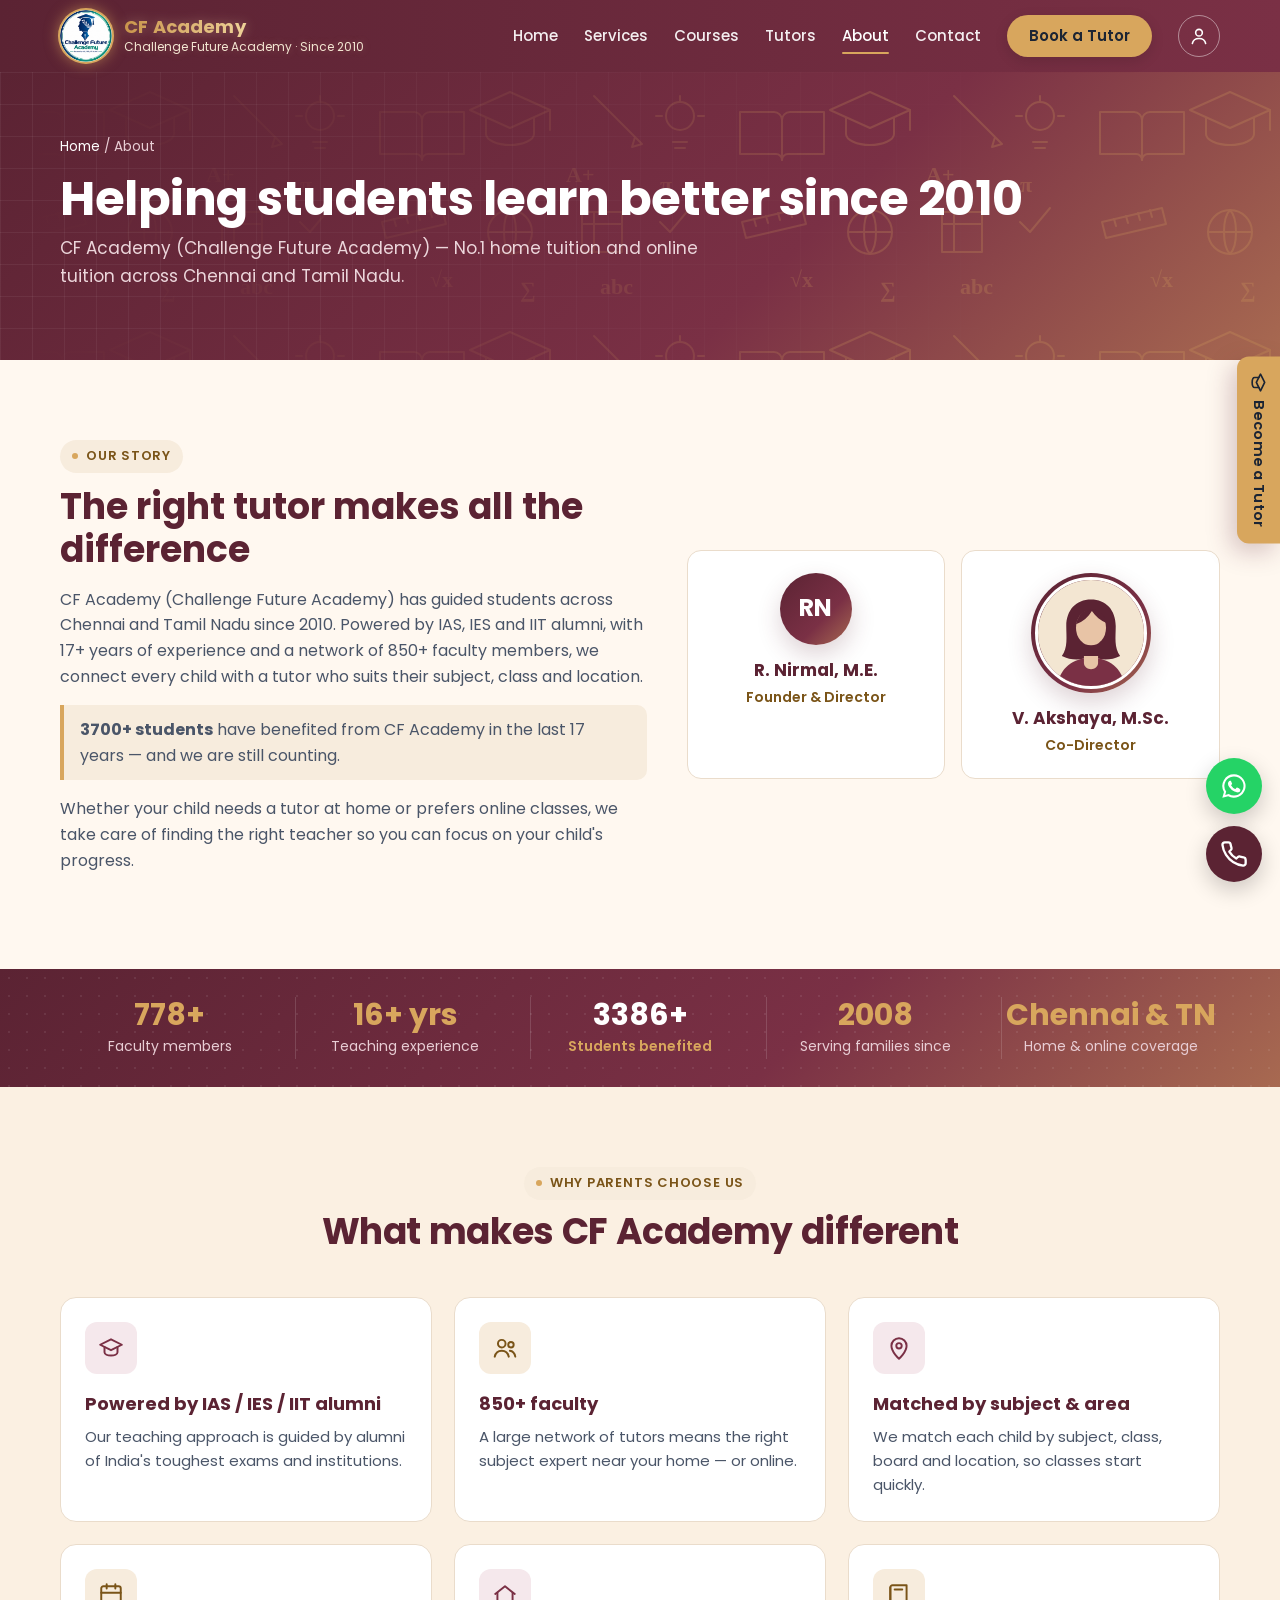
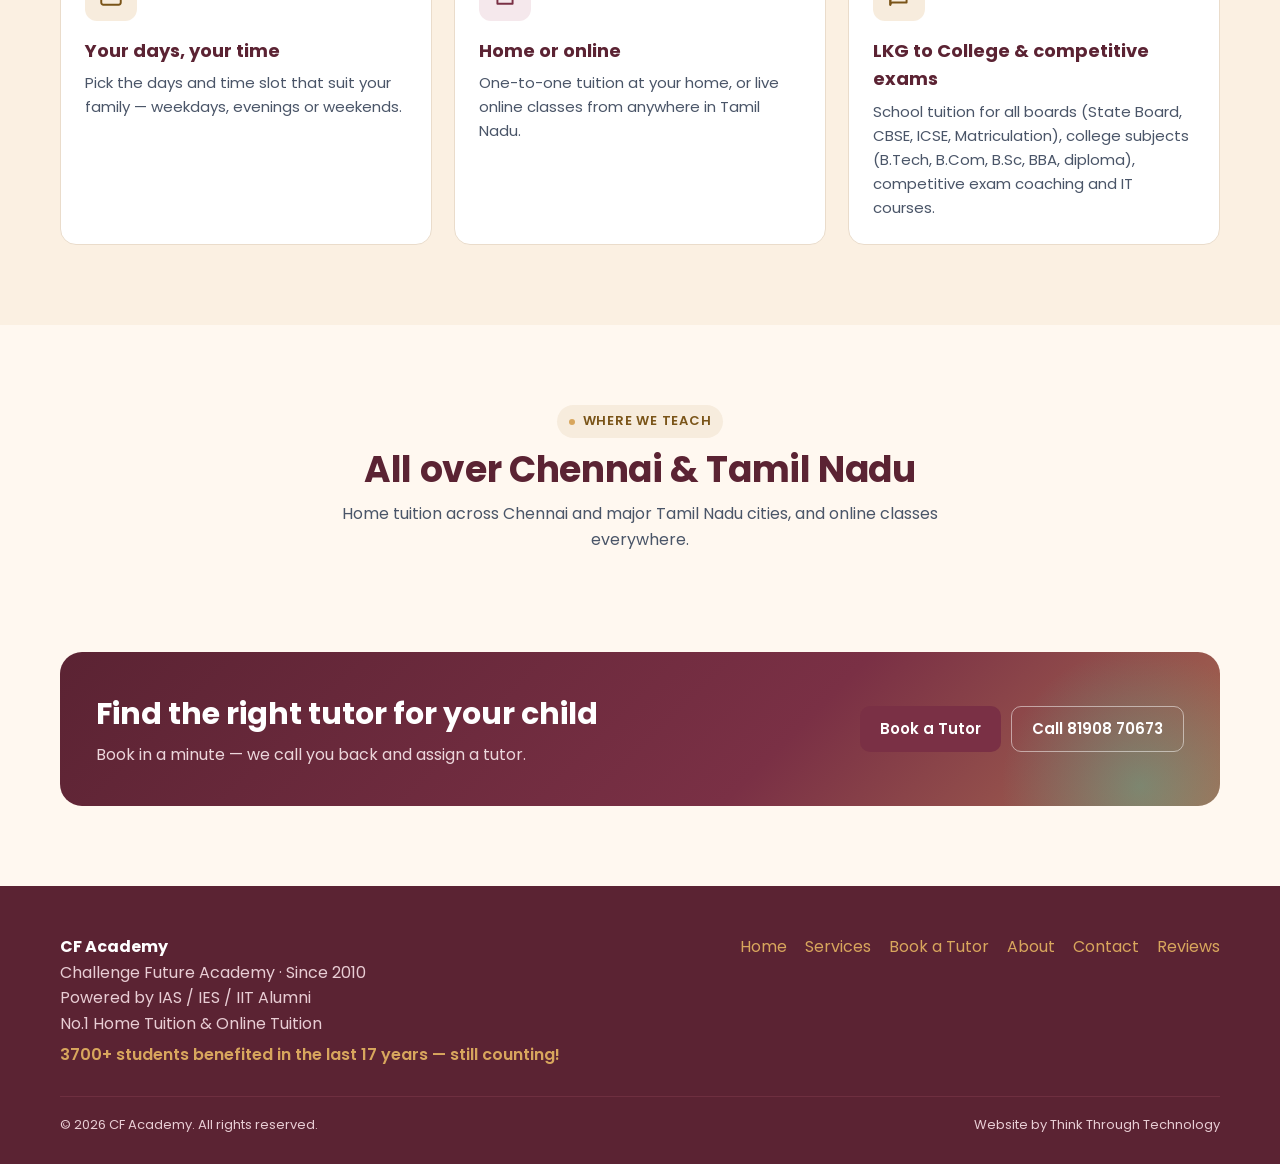
==== commit 9ecfac64: "GST toggle on student fee, custom From/To dates on all Excel downloads, male/female tutor icons - St" ====
--- a/about.html
+++ b/about.html
@@ -19,7 +19,7 @@
 <link rel="preload" as="style" href="https://fonts.googleapis.com/css2?family=Poppins:wght@400;500;600;700&display=swap">
 <link rel="stylesheet" href="https://fonts.googleapis.com/css2?family=Poppins:wght@400;500;600;700&display=swap" media="print" onload="this.media='all'">
 <noscript><link rel="stylesheet" href="https://fonts.googleapis.com/css2?family=Poppins:wght@400;500;600;700&display=swap"></noscript>
-<link rel="stylesheet" href="css/site.css?v=202610231915">
+<link rel="stylesheet" href="css/site.css?v=202611031500">
 <script>
 // Opened by double-clicking the file? ES modules + Firebase need a web server.
 if (location.protocol === "file:") {
@@ -185,6 +185,6 @@
 
 <div class="toast" id="toast" role="status" aria-live="polite"></div>
 
-<script type="module" src="js/common.js?v=202610231915"></script>
+<script type="module" src="js/common.js?v=202611031500"></script>
 </body>
 </html>
--- a/css/site.css
+++ b/css/site.css
@@ -420,6 +420,8 @@
 .tutor:hover .t-ph::before { transform: rotate(180deg); }
 .t-ph img, .t-ph .t-in { position: relative; width: 100%; height: 100%; border-radius: 50%; border: 3px solid #fff; object-fit: cover; background: var(--navy-soft); }
 .t-ph .t-in { display: grid; place-items: center; font-weight: 700; font-size: 28px; color: var(--navy); background: var(--navy-soft); }
+.t-ph .t-av { overflow: hidden; }
+.t-ph .t-av svg { width: 100%; height: 100%; display: block; }
 .tutor b { display: block; color: var(--navy); font-size: 16px; line-height: 1.3; }
 .t-exp { display: inline-flex; align-items: center; gap: 6px; margin-top: 8px; font-size: 12.5px; font-weight: 600; color: var(--accent-ink); background: var(--accent-soft); padding: 4px 10px; border-radius: 999px; }
 .t-sub { display: block; margin-top: 6px; font-size: 13px; color: var(--muted); line-height: 1.4; }
@@ -890,3 +892,52 @@
   .h2-badge span { font-size: 10px; }
   .hero2 > .wrap { padding-bottom: 56px; }
 }
+
+/* ═════════ Premium glow effects ═════════ */
+/* 1. Header logo + name */
+.site-header .brand img { box-shadow: 0 0 0 2px #D8A65D, 0 0 14px 2px rgba(216, 166, 93, .55); animation: logoGlow 3.2s ease-in-out infinite; }
+@keyframes logoGlow {
+  0%, 100% { box-shadow: 0 0 0 2px #D8A65D, 0 0 10px 1px rgba(216, 166, 93, .35); }
+  50% { box-shadow: 0 0 0 2px #F3D9A4, 0 0 22px 6px rgba(243, 217, 164, .6); }
+}
+.site-header .brand b {
+  background: linear-gradient(100deg, #C9944A 0%, #F6DFA9 25%, #D8A65D 45%, #FFF1CF 55%, #D8A65D 70%, #C9944A 100%);
+  background-size: 250% 100%; -webkit-background-clip: text; background-clip: text; color: transparent;
+  filter: drop-shadow(0 0 6px rgba(246, 223, 169, .35)); animation: goldShine 4.5s linear infinite;
+}
+.site-header .brand small { color: #F3E6D2; text-shadow: 0 0 8px rgba(243, 217, 164, .25); }
+@keyframes goldShine { from { background-position: 100% 0; } to { background-position: -150% 0; } }
+
+/* 2. Quote card: gentle float with a soft "wiggle" every few seconds */
+.h2-quote { animation: quoteFloat 6s ease-in-out infinite; transform-origin: 50% 60%; }
+@keyframes quoteFloat {
+  0%, 100% { translate: 0 0; rotate: 0deg; }
+  8% { rotate: -1.6deg; } 12% { rotate: 1.6deg; } 16% { rotate: -1deg; } 20% { rotate: .6deg; } 24% { rotate: 0deg; }
+  50% { translate: 0 -8px; }
+}
+.h2-quote em { animation: quoteGlow 3s ease-in-out infinite; }
+@keyframes quoteGlow { 0%, 100% { text-shadow: none; } 50% { text-shadow: 0 0 12px rgba(122, 48, 69, .25); } }
+
+/* 3. "Powered by IAS / IES / IIT Alumni" badge */
+.hero2 .eyebrow {
+  position: relative; overflow: hidden; background: linear-gradient(135deg, #5B2333, #7A3045); color: #F6DFA9;
+  border: 1px solid rgba(216, 166, 93, .7); box-shadow: 0 0 0 3px rgba(216, 166, 93, .15), 0 8px 22px rgba(91, 35, 51, .25), 0 0 18px rgba(216, 166, 93, .35);
+  animation: badgeGlow 3s ease-in-out infinite; text-shadow: 0 0 8px rgba(246, 223, 169, .45);
+}
+.hero2 .eyebrow svg { color: #F6DFA9; filter: drop-shadow(0 0 4px rgba(246, 223, 169, .6)); }
+.hero2 .eyebrow::after { content: ""; position: absolute; top: 0; bottom: 0; width: 40%; left: -60%;
+  background: linear-gradient(100deg, transparent, rgba(255, 241, 207, .45), transparent); transform: skewX(-20deg); animation: badgeSweep 3.6s ease-in-out infinite; }
+@keyframes badgeGlow {
+  0%, 100% { box-shadow: 0 0 0 3px rgba(216, 166, 93, .12), 0 8px 22px rgba(91, 35, 51, .22), 0 0 12px rgba(216, 166, 93, .25); }
+  50% { box-shadow: 0 0 0 4px rgba(216, 166, 93, .22), 0 8px 22px rgba(91, 35, 51, .28), 0 0 26px rgba(246, 223, 169, .55); }
+}
+@keyframes badgeSweep { 0%, 55% { left: -60%; } 100% { left: 130%; } }
+
+/* these effects stay on for everyone (brand request) */
+@media (prefers-reduced-motion: reduce) {
+  .site-header .brand img { animation: logoGlow 3.2s ease-in-out infinite !important; }
+  .site-header .brand b { animation: goldShine 4.5s linear infinite !important; }
+  .h2-quote { animation: quoteFloat 6s ease-in-out infinite !important; }
+  .hero2 .eyebrow { animation: badgeGlow 3s ease-in-out infinite !important; }
+  .hero2 .eyebrow::after { animation: badgeSweep 3.6s ease-in-out infinite !important; }
+}
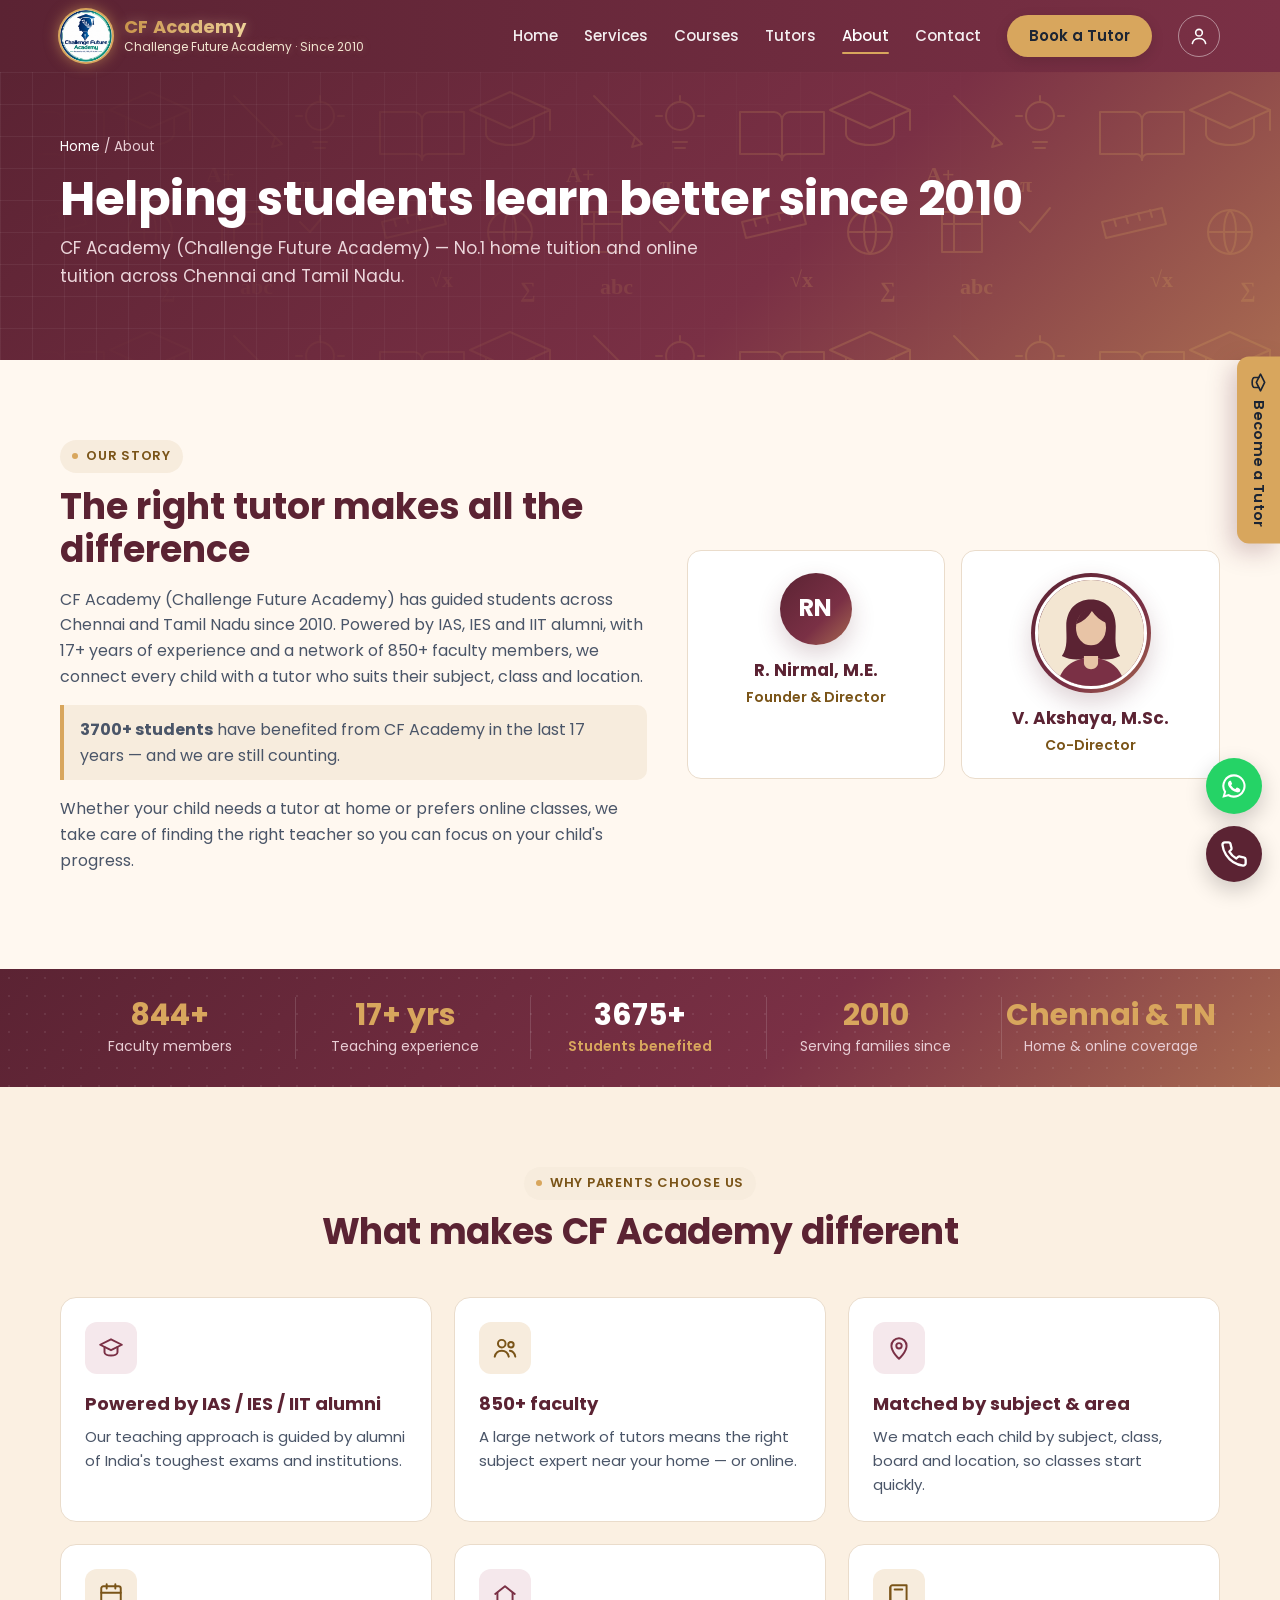
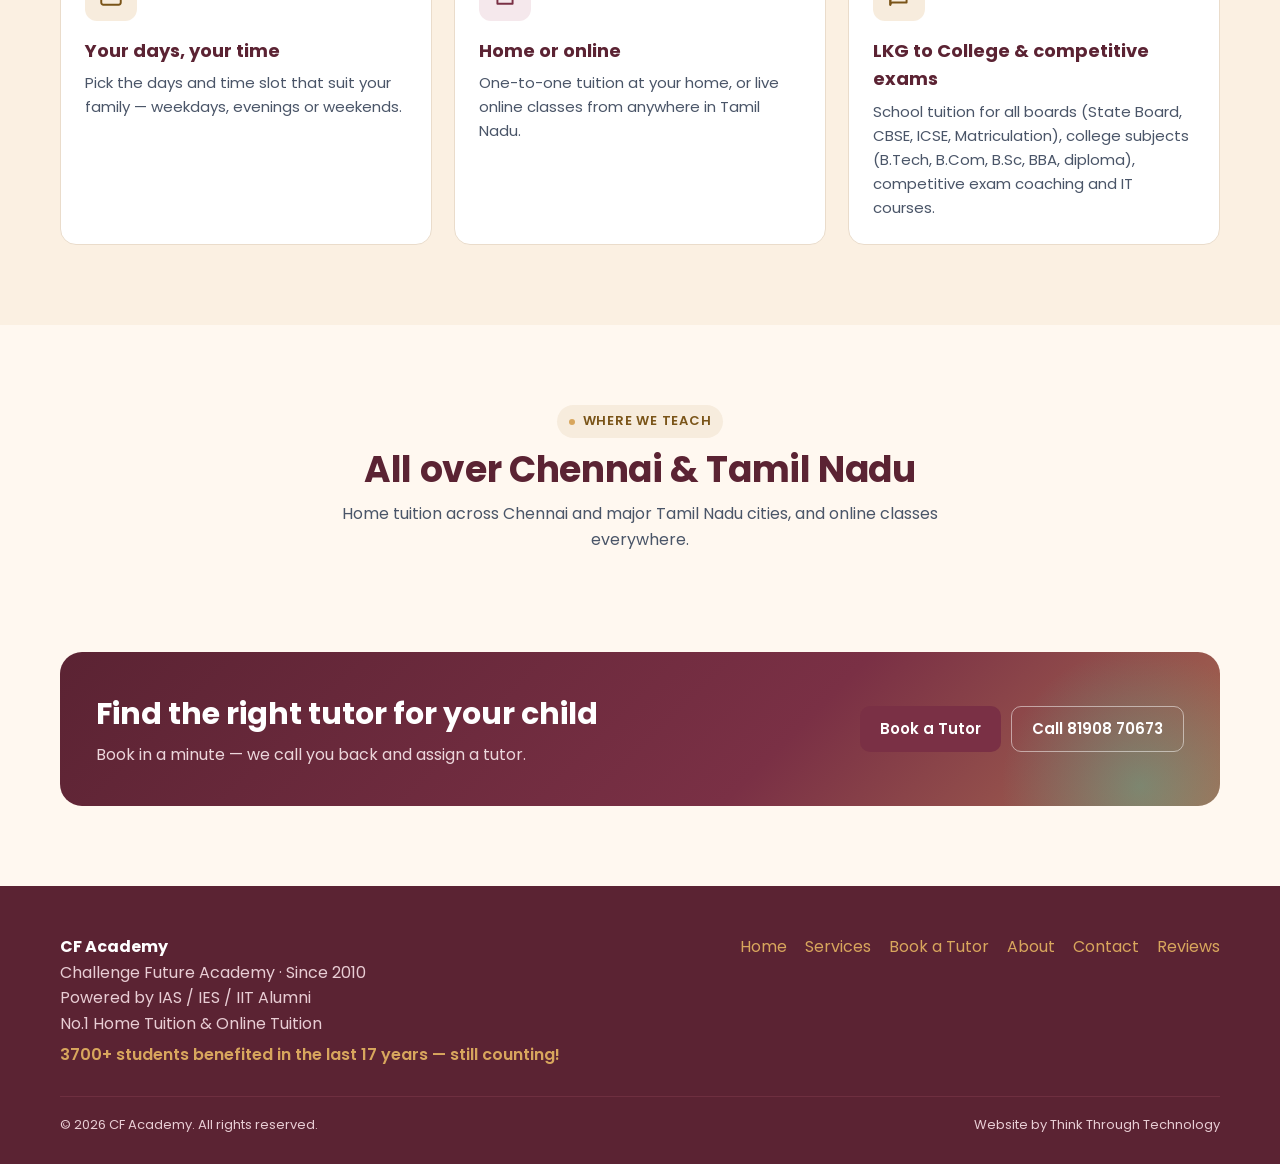
==== commit bb422e5b: "Website tutors: use navy suit male / female profile images for tutors without a photo Co-Authored-By" ====
--- a/about.html
+++ b/about.html
@@ -19,7 +19,7 @@
 <link rel="preload" as="style" href="https://fonts.googleapis.com/css2?family=Poppins:wght@400;500;600;700&display=swap">
 <link rel="stylesheet" href="https://fonts.googleapis.com/css2?family=Poppins:wght@400;500;600;700&display=swap" media="print" onload="this.media='all'">
 <noscript><link rel="stylesheet" href="https://fonts.googleapis.com/css2?family=Poppins:wght@400;500;600;700&display=swap"></noscript>
-<link rel="stylesheet" href="css/site.css?v=202611031500">
+<link rel="stylesheet" href="css/site.css?v=202611031530">
 <script>
 // Opened by double-clicking the file? ES modules + Firebase need a web server.
 if (location.protocol === "file:") {
@@ -185,6 +185,6 @@
 
 <div class="toast" id="toast" role="status" aria-live="polite"></div>
 
-<script type="module" src="js/common.js?v=202611031500"></script>
+<script type="module" src="js/common.js?v=202611031530"></script>
 </body>
 </html>
--- a/css/site.css
+++ b/css/site.css
@@ -421,7 +421,7 @@
 .t-ph img, .t-ph .t-in { position: relative; width: 100%; height: 100%; border-radius: 50%; border: 3px solid #fff; object-fit: cover; background: var(--navy-soft); }
 .t-ph .t-in { display: grid; place-items: center; font-weight: 700; font-size: 28px; color: var(--navy); background: var(--navy-soft); }
 .t-ph .t-av { overflow: hidden; }
-.t-ph .t-av svg { width: 100%; height: 100%; display: block; }
+.t-ph .t-av svg, .t-ph .t-av .avatar-img { width: 100%; height: 100%; display: block; object-fit: cover; border: 0; border-radius: 50%; }
 .tutor b { display: block; color: var(--navy); font-size: 16px; line-height: 1.3; }
 .t-exp { display: inline-flex; align-items: center; gap: 6px; margin-top: 8px; font-size: 12.5px; font-weight: 600; color: var(--accent-ink); background: var(--accent-soft); padding: 4px 10px; border-radius: 999px; }
 .t-sub { display: block; margin-top: 6px; font-size: 13px; color: var(--muted); line-height: 1.4; }
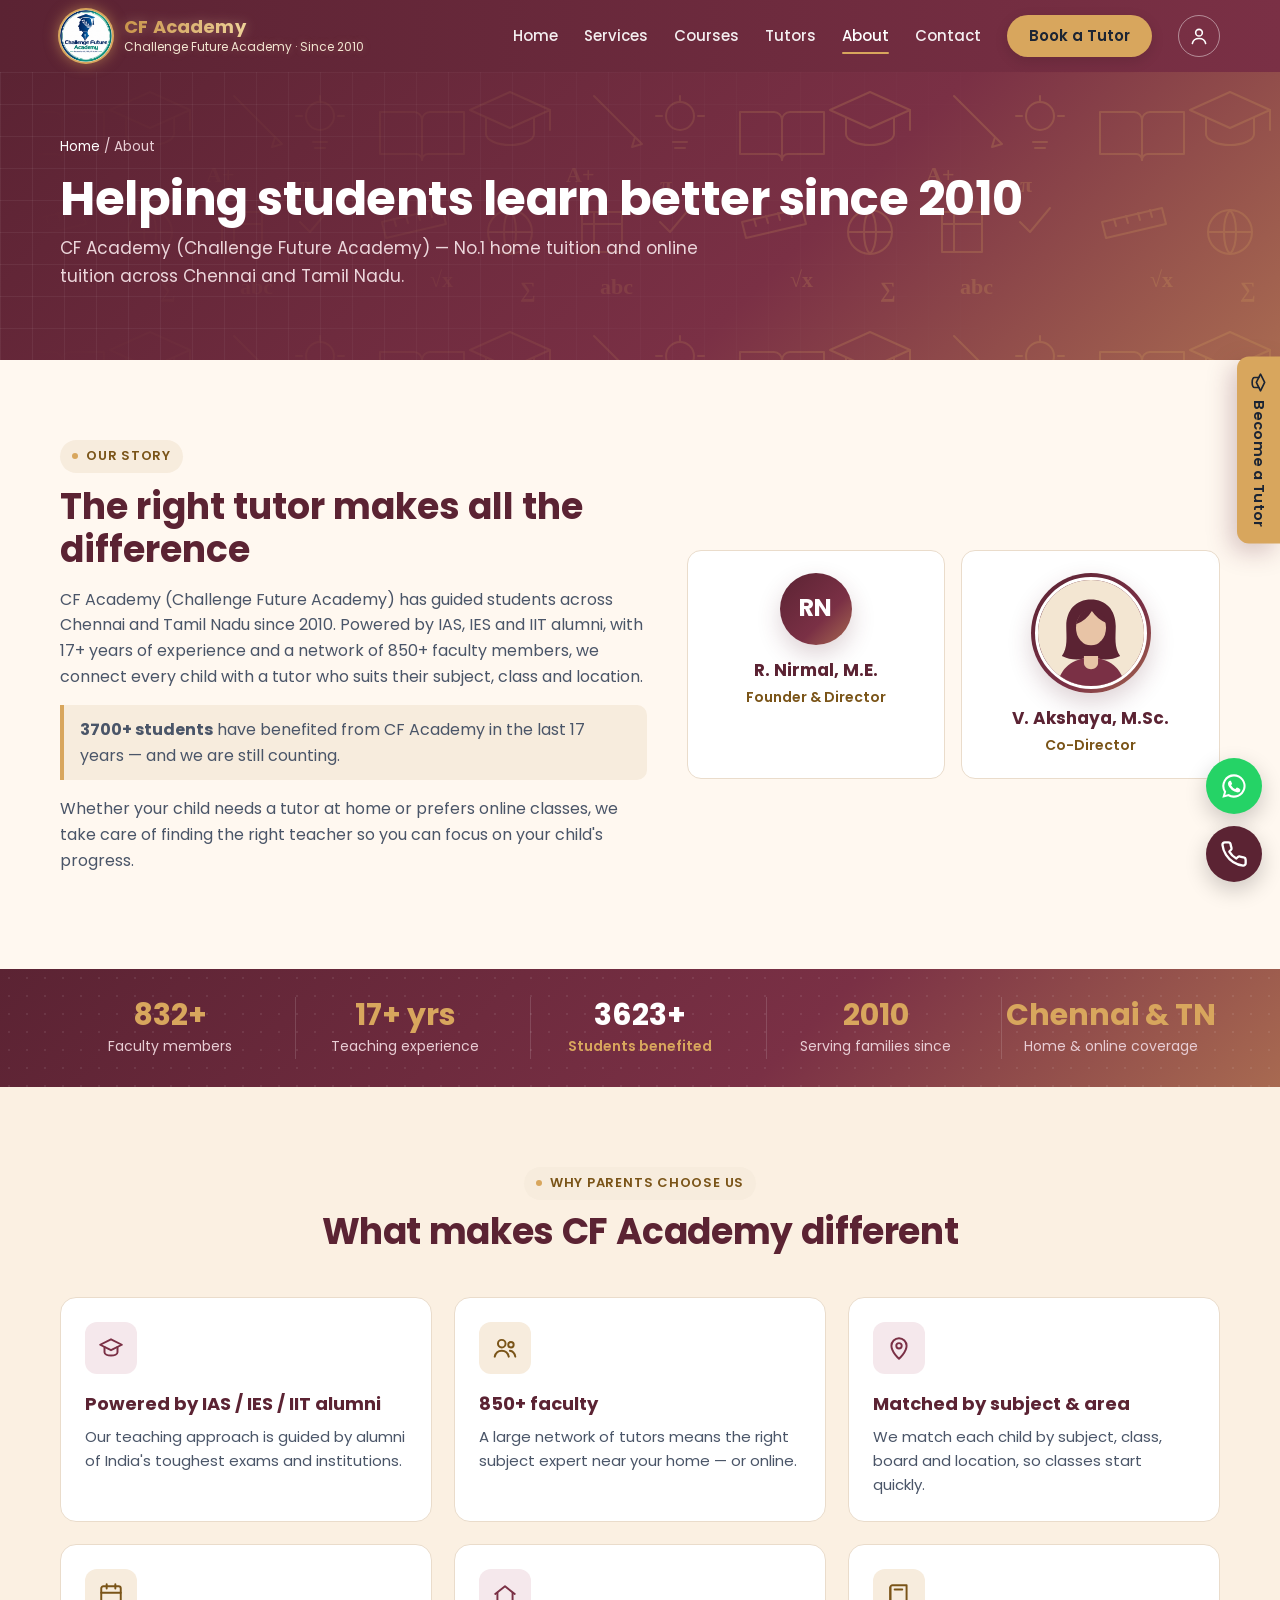
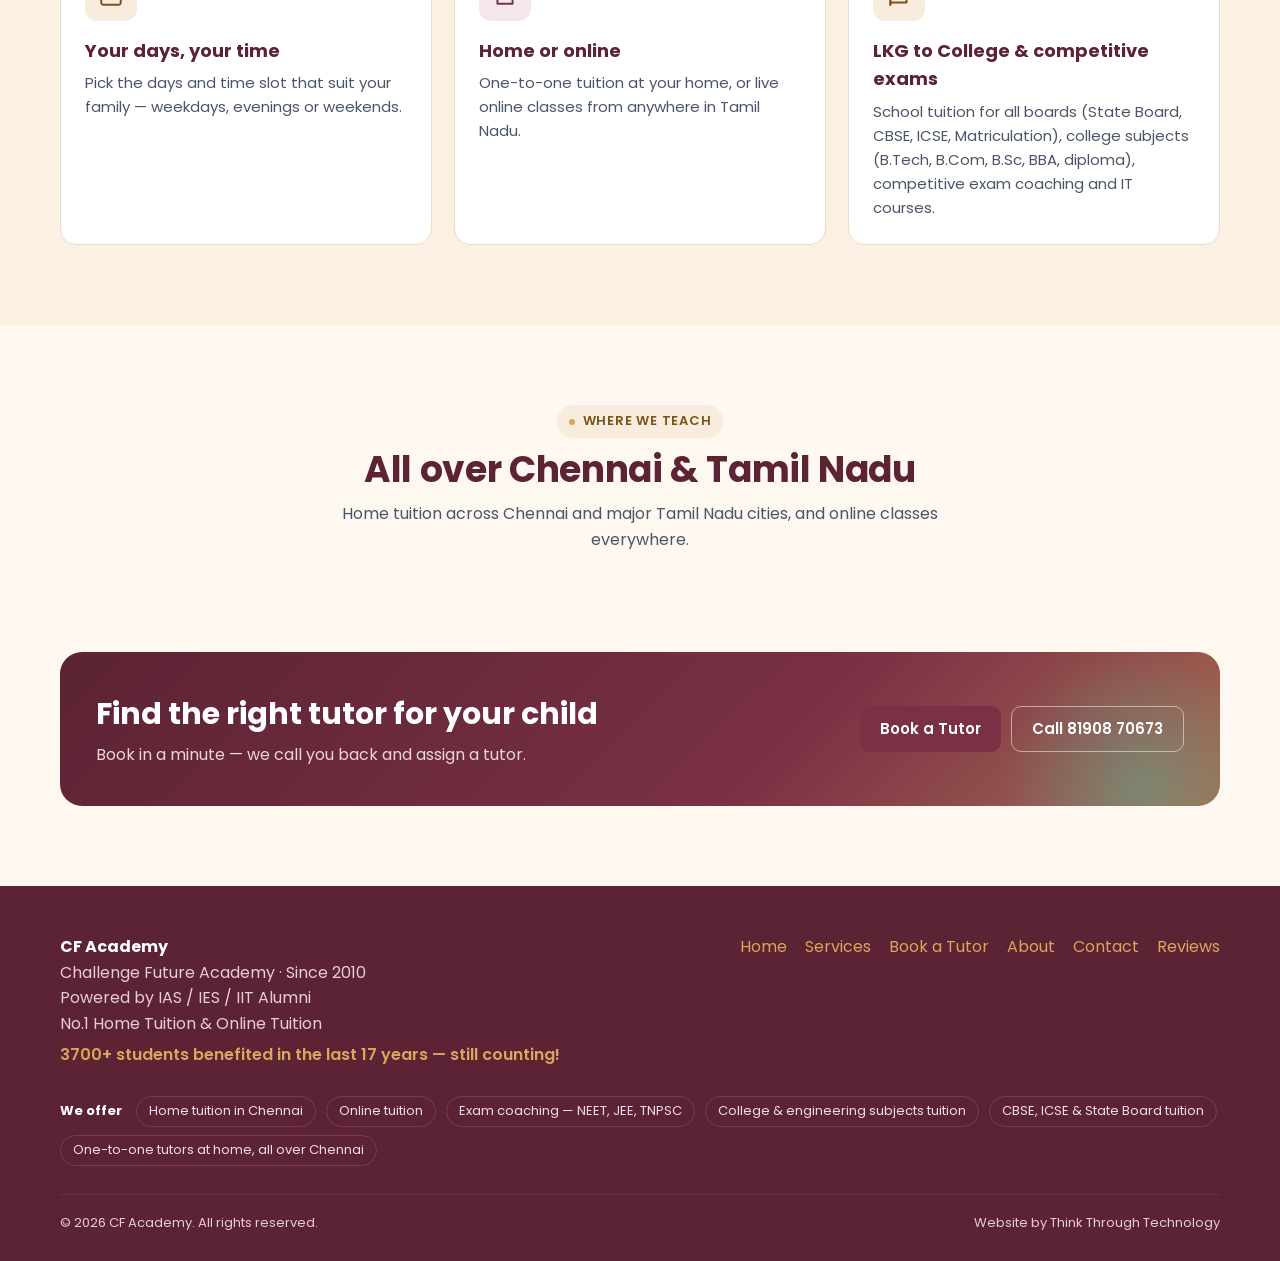
==== commit 375daeef: "Go-live files for cfacademy.in: favicon set, sitemap, robots, manifest, 404, SEO tags - favicon.ico " ====
--- a/about.html
+++ b/about.html
@@ -3,14 +3,35 @@
 <head>
 <meta charset="utf-8">
 <meta name="viewport" content="width=device-width, initial-scale=1">
-<title>About CF Academy | Home &amp; Online Tuition since 2010 · Chennai</title>
-<meta name="description" content="CF Academy (Challenge Future Academy) — founded by R. Nirmal, M.E. and V. Akshaya, M.Sc.. Powered by IAS / IES / IIT alumni, 850+ faculty and 17+ years of home and online tuition across Chennai and Tamil Nadu.">
+<title>About CF Academy | Home &amp; Online Tuition in Chennai since 2010</title>
+<meta name="description" content="CF Academy (Challenge Future Academy) — founded by R. Nirmal, M.E. and V. Akshaya, M.Sc. 850+ tutors for home tuition, online tuition, exam coaching and college subjects all over Chennai.">
 <meta name="theme-color" content="#5B2333">
-<meta property="og:title" content="About CF Academy | Home &amp; Online Tuition since 2010 · Chennai">
-<meta property="og:description" content="CF Academy (Challenge Future Academy) — founded by R. Nirmal, M.E. and V. Akshaya, M.Sc.. Powered by IAS / IES / IIT alumni, 850+ faculty and 17+ years of home and online tuition across Chennai and Tamil Nadu.">
+<meta name="keywords" content="home tuition in Chennai, online tuition in Chennai, home tutors in Chennai, best home tuition near me, exam coaching in Chennai, NEET JEE TNPSC coaching Chennai, college subjects tuition in Chennai, engineering subjects tuition Chennai, CBSE State Board tuition Chennai, one to one home tuition Chennai">
+<meta name="robots" content="index, follow, max-image-preview:large">
+<link rel="canonical" href="https://cfacademy.in/about.html">
+<meta name="geo.region" content="IN-TN">
+<meta name="geo.placename" content="Chennai">
+<meta name="geo.position" content="13.1291944;80.1291944">
+<meta name="ICBM" content="13.1291944, 80.1291944">
+<meta property="og:site_name" content="CF Academy">
+<meta property="og:locale" content="en_IN">
 <meta property="og:type" content="website">
-<link rel="icon" href="assets/favicon.png" type="image/png">
-<link rel="apple-touch-icon" href="assets/logo-192.png">
+<meta property="og:url" content="https://cfacademy.in/about.html">
+<meta property="og:title" content="About CF Academy | Home &amp; Online Tuition in Chennai since 2010">
+<meta property="og:description" content="CF Academy (Challenge Future Academy) — founded by R. Nirmal, M.E. and V. Akshaya, M.Sc. 850+ tutors for home tuition, online tuition, exam coaching and college subjects all over Chennai.">
+<meta property="og:image" content="https://cfacademy.in/assets/og-image.jpg">
+<meta property="og:image:width" content="1200">
+<meta property="og:image:height" content="630">
+<meta property="og:image:alt" content="CF Academy — Home tuition and online tuition in Chennai">
+<meta name="twitter:card" content="summary_large_image">
+<meta name="twitter:title" content="About CF Academy | Home &amp; Online Tuition in Chennai since 2010">
+<meta name="twitter:description" content="CF Academy (Challenge Future Academy) — founded by R. Nirmal, M.E. and V. Akshaya, M.Sc. 850+ tutors for home tuition, online tuition, exam coaching and college subjects all over Chennai.">
+<meta name="twitter:image" content="https://cfacademy.in/assets/og-image.jpg">
+<link rel="icon" href="/favicon.ico" sizes="any">
+<link rel="icon" href="/assets/favicon-32x32.png" type="image/png" sizes="32x32">
+<link rel="icon" href="/assets/favicon-16x16.png" type="image/png" sizes="16x16">
+<link rel="apple-touch-icon" href="/assets/apple-touch-icon.png" sizes="180x180">
+<link rel="manifest" href="/site.webmanifest">
 <link rel="preconnect" href="https://fonts.googleapis.com">
 <link rel="preconnect" href="https://fonts.gstatic.com" crossorigin>
 <link rel="preconnect" href="https://res.cloudinary.com" crossorigin>
@@ -19,7 +40,7 @@
 <link rel="preload" as="style" href="https://fonts.googleapis.com/css2?family=Poppins:wght@400;500;600;700&display=swap">
 <link rel="stylesheet" href="https://fonts.googleapis.com/css2?family=Poppins:wght@400;500;600;700&display=swap" media="print" onload="this.media='all'">
 <noscript><link rel="stylesheet" href="https://fonts.googleapis.com/css2?family=Poppins:wght@400;500;600;700&display=swap"></noscript>
-<link rel="stylesheet" href="css/site.css?v=202611031530">
+<link rel="stylesheet" href="css/site.css?v=202611041900">
 <script>
 // Opened by double-clicking the file? ES modules + Firebase need a web server.
 if (location.protocol === "file:") {
@@ -33,6 +54,7 @@
   });
 }
 </script>
+<script type="application/ld+json">{"@context": "https://schema.org", "@type": "BreadcrumbList", "itemListElement": [{"@type": "ListItem", "position": 1, "name": "Home", "item": "https://cfacademy.in/"}, {"@type": "ListItem", "position": 2, "name": "About", "item": "https://cfacademy.in/about.html"}]}</script>
 </head>
 <body>
 <div class="progress" id="progress" aria-hidden="true"></div>
@@ -167,6 +189,10 @@
       <a href="contact.html">Contact</a>
       <a href="contact.html#reviews">Reviews</a>
     </div>
+    <div class="foot-seo">
+      <b>We offer</b>
+      <span>Home tuition in Chennai</span><span>Online tuition</span><span>Exam coaching — NEET, JEE, TNPSC</span><span>College &amp; engineering subjects tuition</span><span>CBSE, ICSE &amp; State Board tuition</span><span>One-to-one tutors at home, all over Chennai</span>
+    </div>
     <div class="copy">
       <span>© <span id="year">2026</span> CF Academy. All rights reserved.</span>
       <span>Website by Think Through Technology</span>
@@ -185,6 +211,6 @@
 
 <div class="toast" id="toast" role="status" aria-live="polite"></div>
 
-<script type="module" src="js/common.js?v=202611031530"></script>
+<script type="module" src="js/common.js?v=202611041900"></script>
 </body>
 </html>
--- a/css/site.css
+++ b/css/site.css
@@ -941,3 +941,8 @@
   .hero2 .eyebrow { animation: badgeGlow 3s ease-in-out infinite !important; }
   .hero2 .eyebrow::after { animation: badgeSweep 3.6s ease-in-out infinite !important; }
 }
+
+/* Footer: what we offer (SEO keywords, visible to parents) */
+.site-footer .foot-seo { width: 100%; display: flex; flex-wrap: wrap; align-items: center; gap: 8px 10px; font-size: 13px; }
+.site-footer .foot-seo b { margin-right: 4px; }
+.site-footer .foot-seo span { border: 1px solid #7A3D4F; border-radius: 999px; padding: 4px 12px; color: #F3DDE3; }
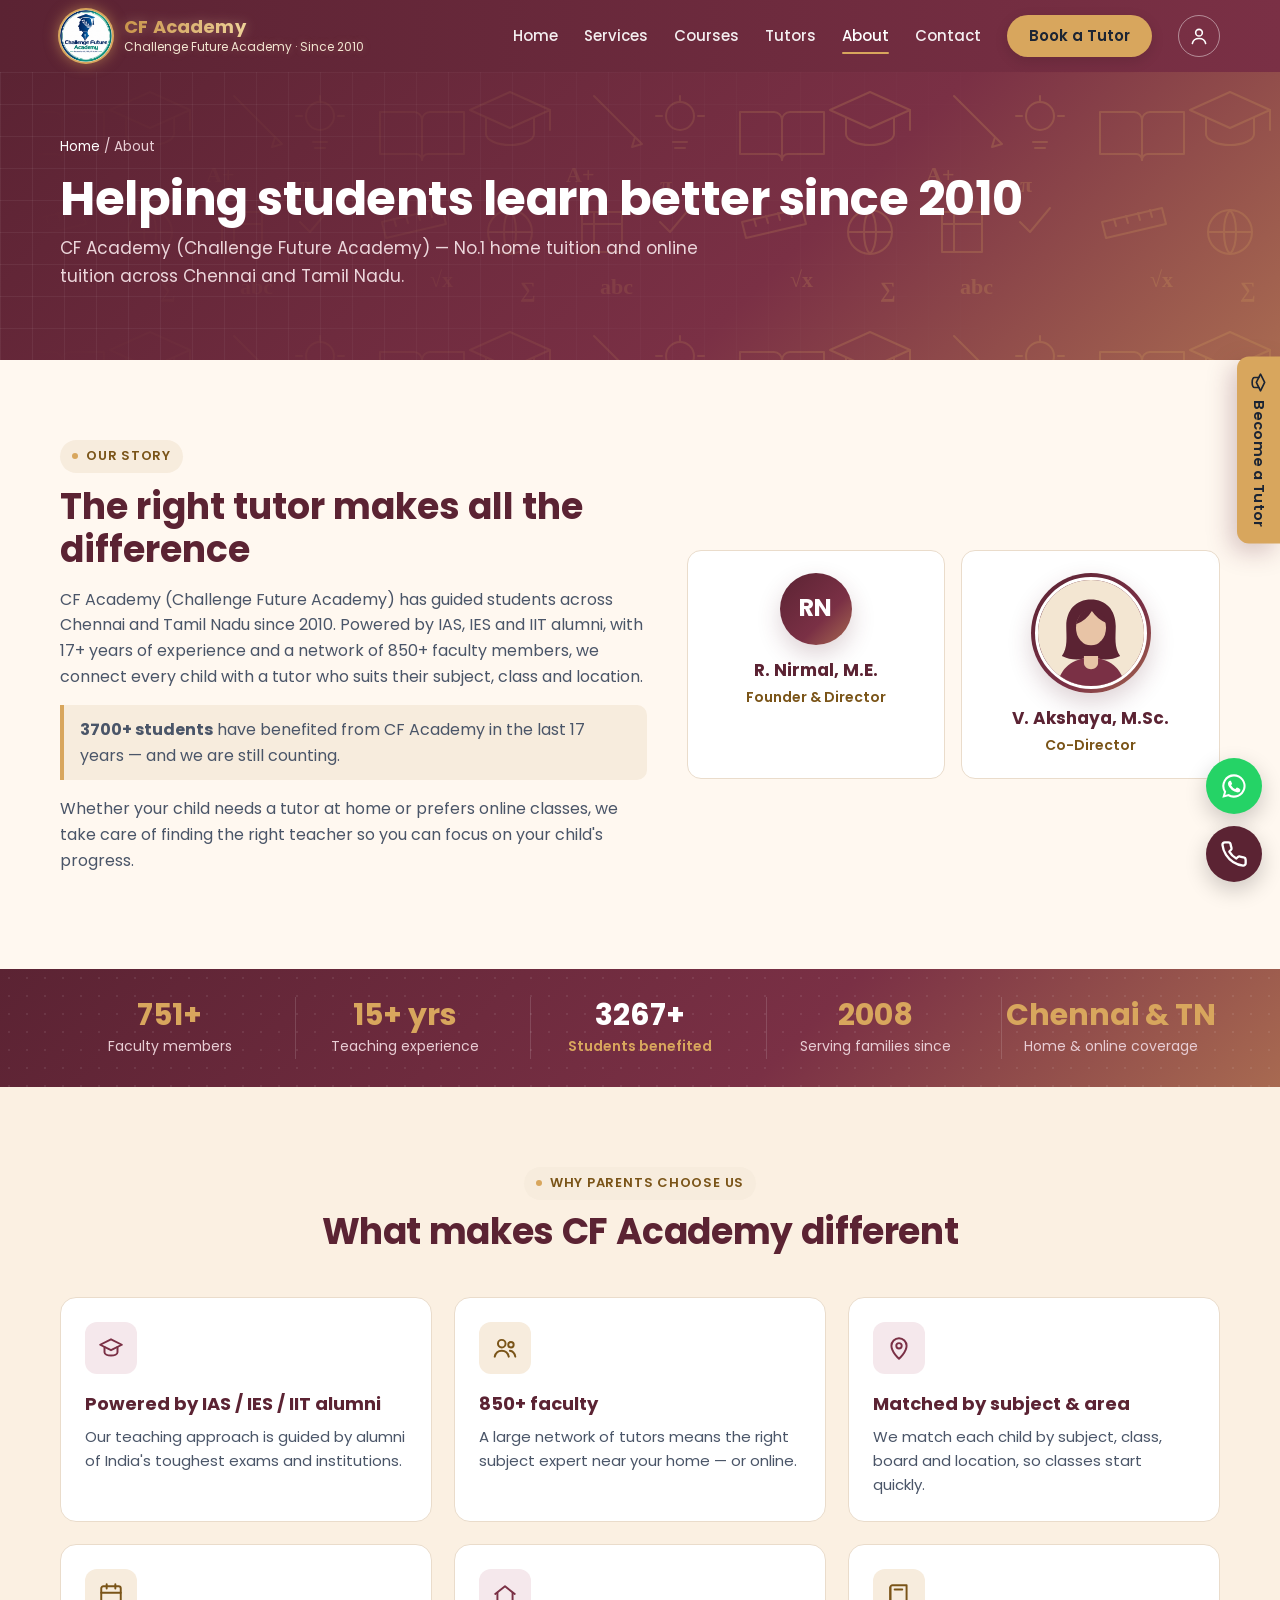
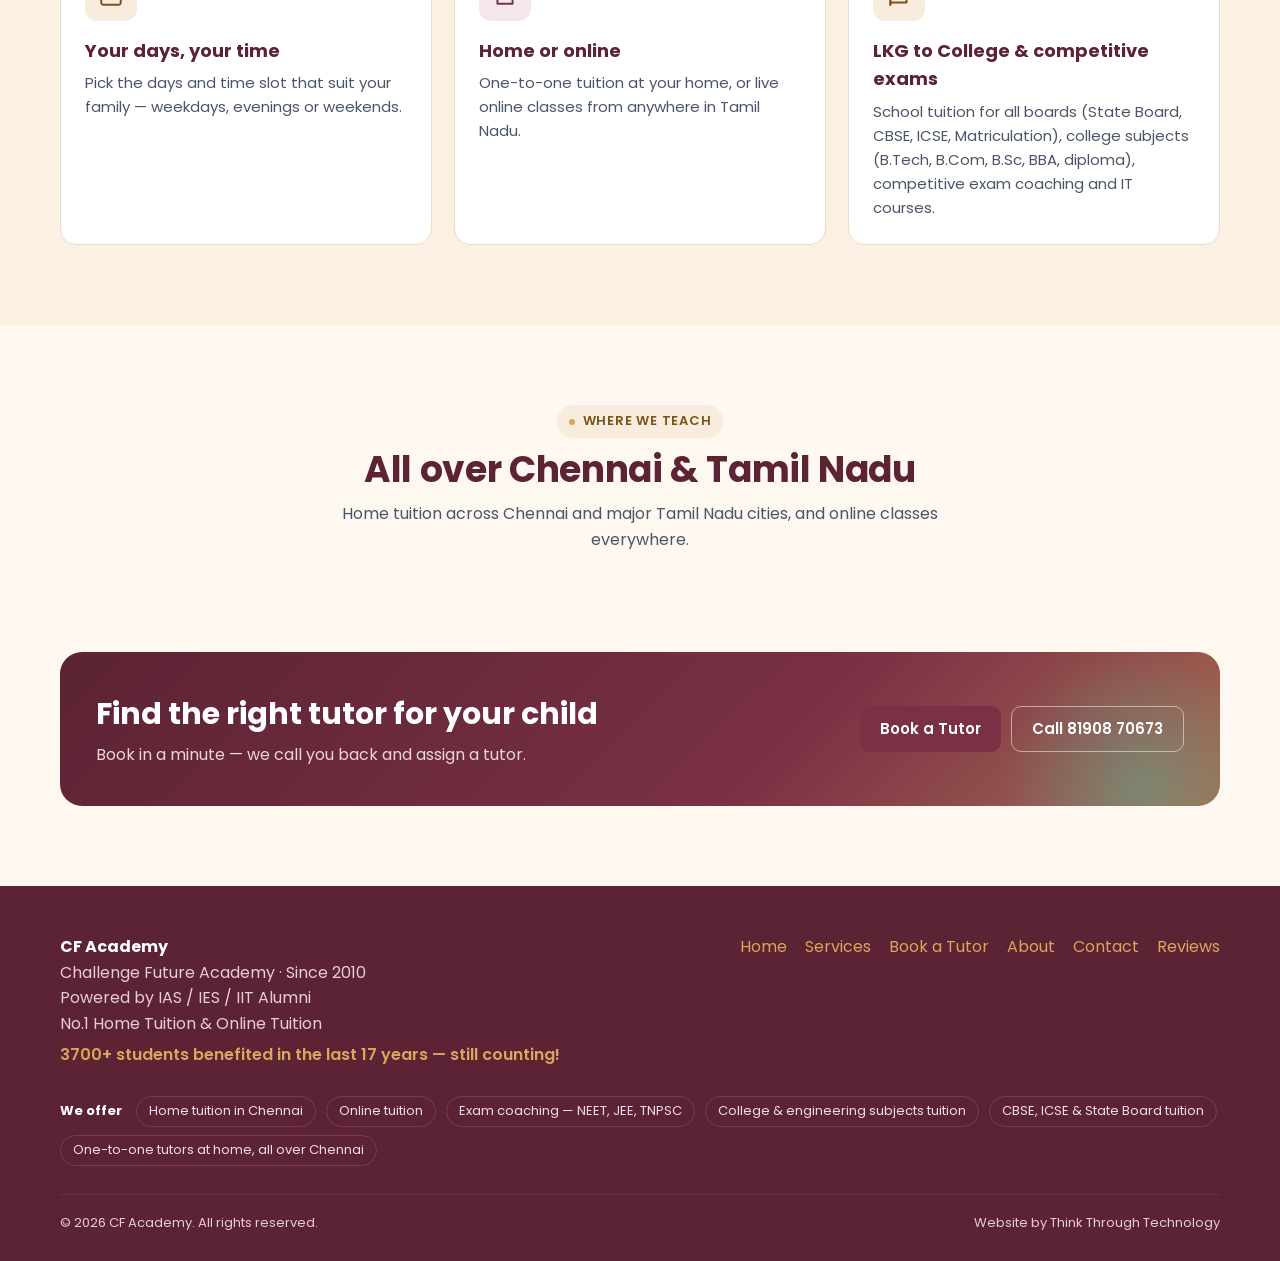
==== commit c5782bad: "Fee history, tutor change & stopped-student handling in fees and tutor salary; automated tests Bugs " ====
--- a/about.html
+++ b/about.html
@@ -40,7 +40,7 @@
 <link rel="preload" as="style" href="https://fonts.googleapis.com/css2?family=Poppins:wght@400;500;600;700&display=swap">
 <link rel="stylesheet" href="https://fonts.googleapis.com/css2?family=Poppins:wght@400;500;600;700&display=swap" media="print" onload="this.media='all'">
 <noscript><link rel="stylesheet" href="https://fonts.googleapis.com/css2?family=Poppins:wght@400;500;600;700&display=swap"></noscript>
-<link rel="stylesheet" href="css/site.css?v=202611041900">
+<link rel="stylesheet" href="css/site.css?v=202611042000">
 <script>
 // Opened by double-clicking the file? ES modules + Firebase need a web server.
 if (location.protocol === "file:") {
@@ -211,6 +211,6 @@
 
 <div class="toast" id="toast" role="status" aria-live="polite"></div>
 
-<script type="module" src="js/common.js?v=202611041900"></script>
+<script type="module" src="js/common.js?v=202611042000"></script>
 </body>
 </html>
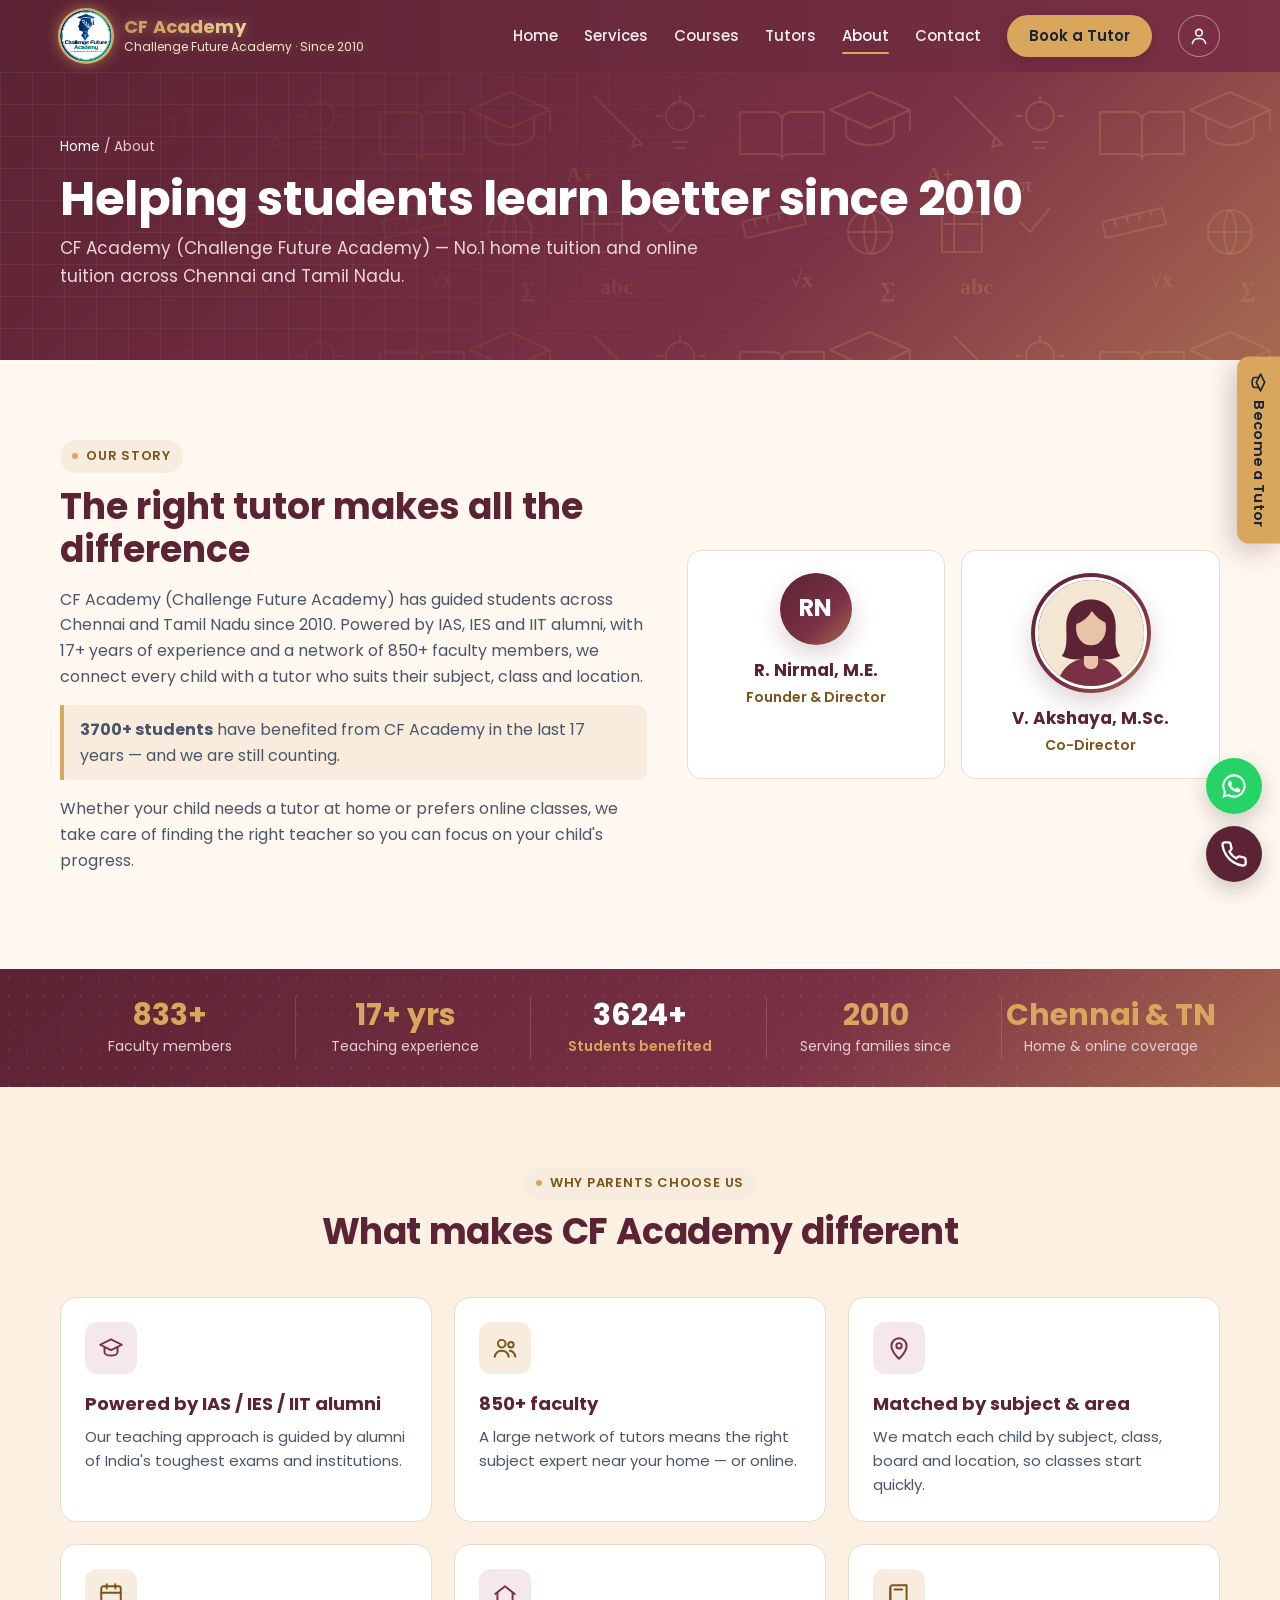
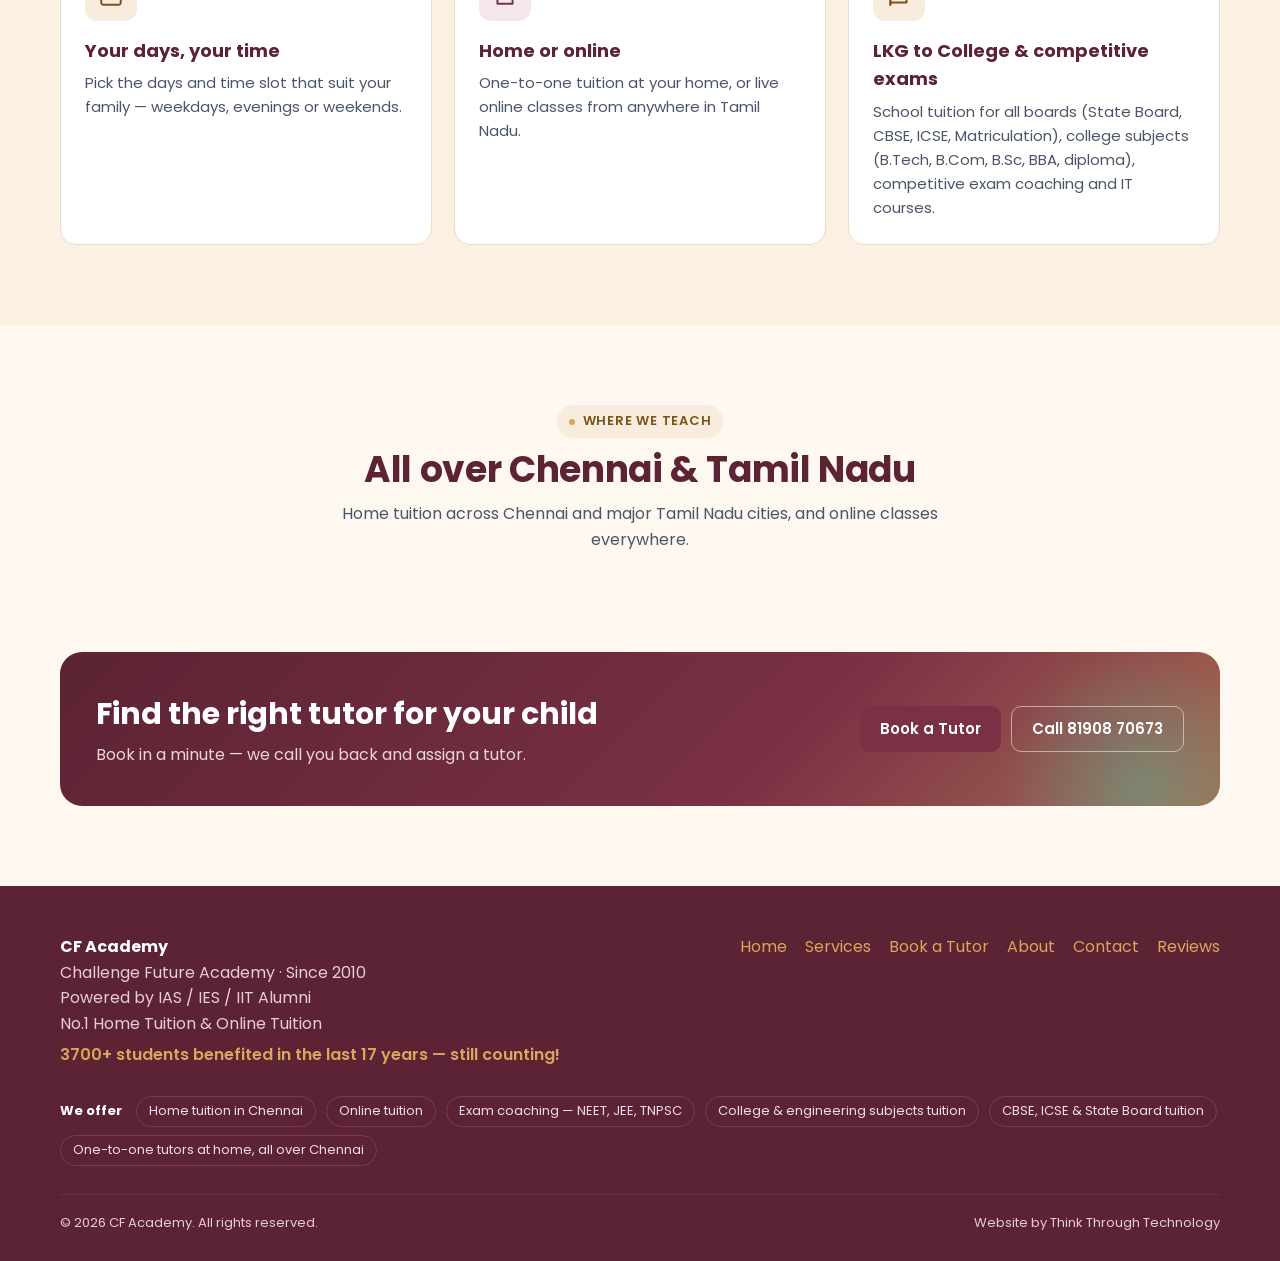
==== commit 21c7f5b9: "Tutor salary paid only after the month ends; effective-from date for tutor changes; last class date " ====
--- a/about.html
+++ b/about.html
@@ -40,7 +40,7 @@
 <link rel="preload" as="style" href="https://fonts.googleapis.com/css2?family=Poppins:wght@400;500;600;700&display=swap">
 <link rel="stylesheet" href="https://fonts.googleapis.com/css2?family=Poppins:wght@400;500;600;700&display=swap" media="print" onload="this.media='all'">
 <noscript><link rel="stylesheet" href="https://fonts.googleapis.com/css2?family=Poppins:wght@400;500;600;700&display=swap"></noscript>
-<link rel="stylesheet" href="css/site.css?v=202611042000">
+<link rel="stylesheet" href="css/site.css?v=202611042030">
 <script>
 // Opened by double-clicking the file? ES modules + Firebase need a web server.
 if (location.protocol === "file:") {
@@ -211,6 +211,6 @@
 
 <div class="toast" id="toast" role="status" aria-live="polite"></div>
 
-<script type="module" src="js/common.js?v=202611042000"></script>
+<script type="module" src="js/common.js?v=202611042030"></script>
 </body>
 </html>
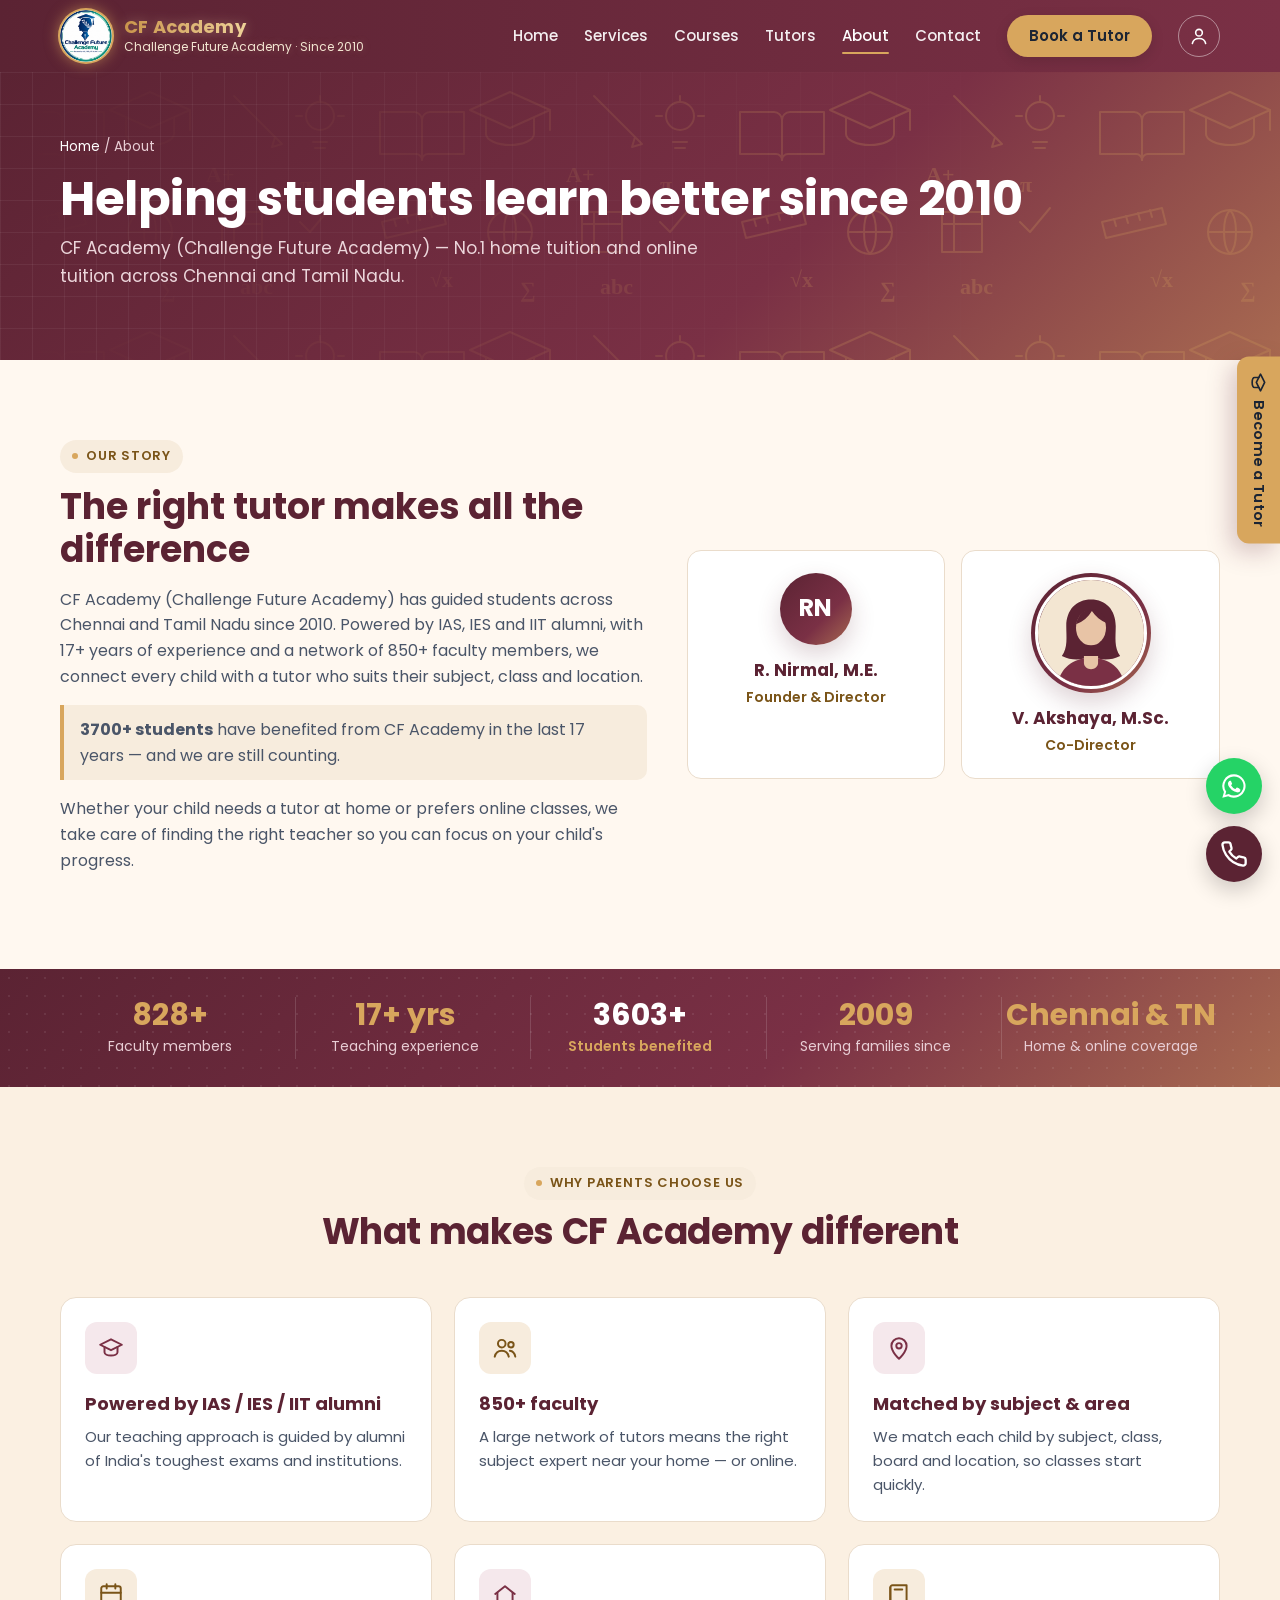
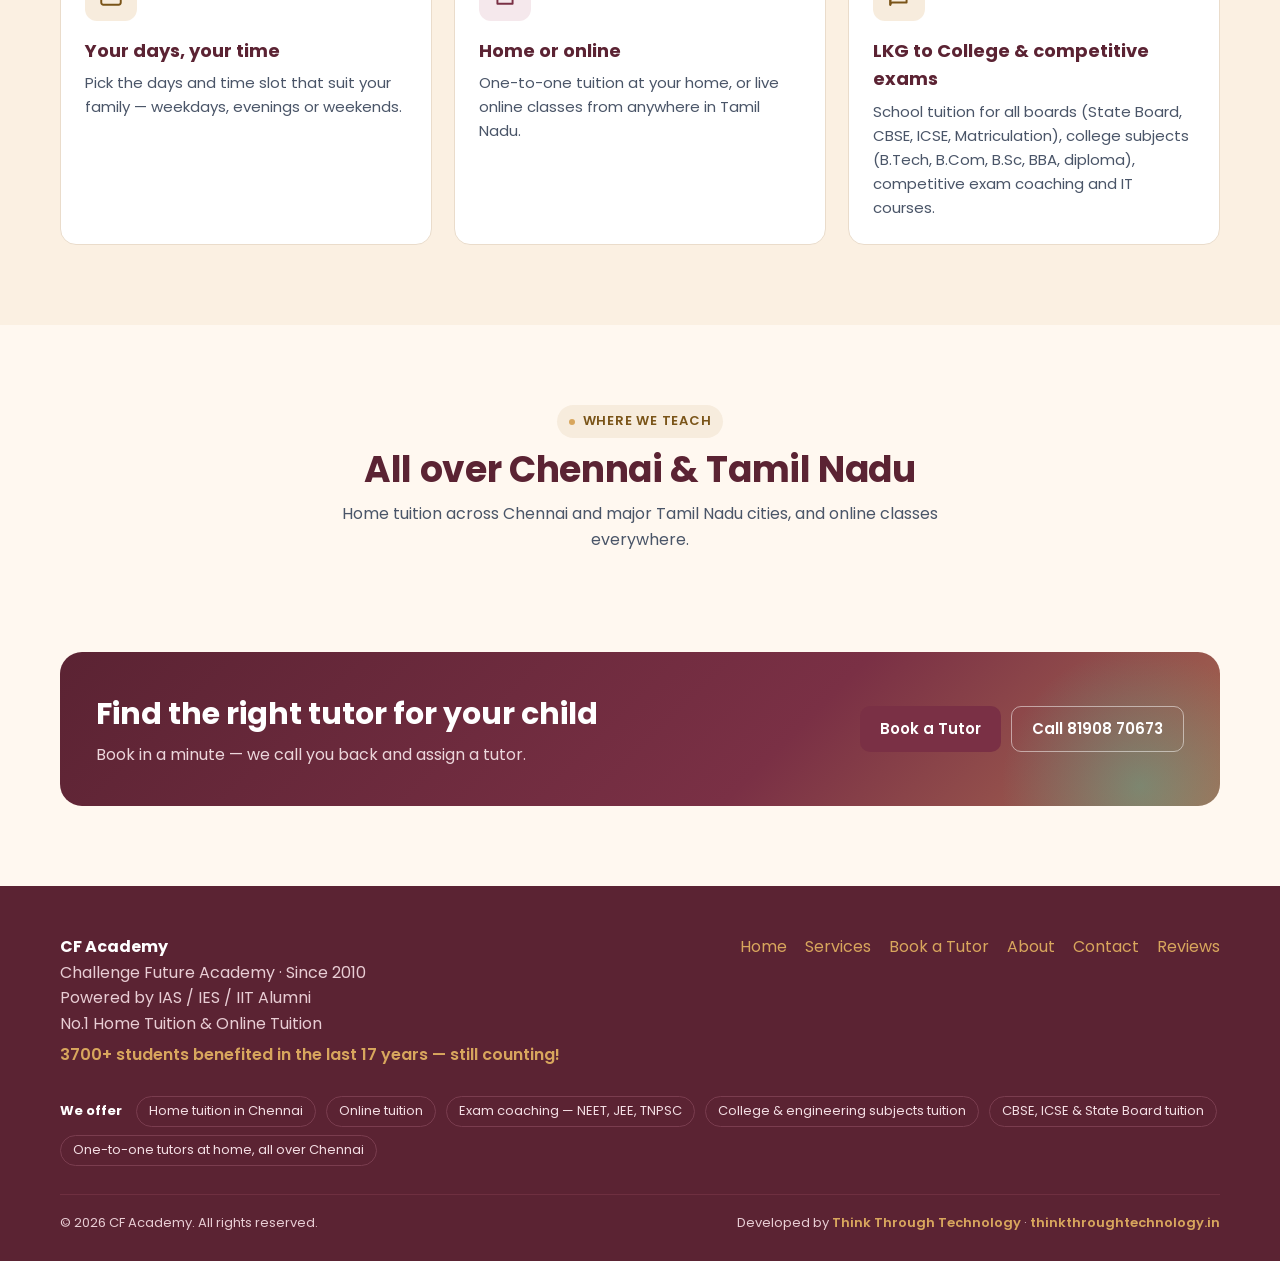
==== commit 785ba942: "Footer: Developed by Think Through Technology with link to thinkthroughtechnology.in Co-Authored-By:" ====
--- a/about.html
+++ b/about.html
@@ -40,7 +40,7 @@
 <link rel="preload" as="style" href="https://fonts.googleapis.com/css2?family=Poppins:wght@400;500;600;700&display=swap">
 <link rel="stylesheet" href="https://fonts.googleapis.com/css2?family=Poppins:wght@400;500;600;700&display=swap" media="print" onload="this.media='all'">
 <noscript><link rel="stylesheet" href="https://fonts.googleapis.com/css2?family=Poppins:wght@400;500;600;700&display=swap"></noscript>
-<link rel="stylesheet" href="css/site.css?v=202611042030">
+<link rel="stylesheet" href="css/site.css?v=202611042110">
 <script>
 // Opened by double-clicking the file? ES modules + Firebase need a web server.
 if (location.protocol === "file:") {
@@ -195,7 +195,7 @@
     </div>
     <div class="copy">
       <span>© <span id="year">2026</span> CF Academy. All rights reserved.</span>
-      <span>Website by Think Through Technology</span>
+      <span class="dev-by">Developed by <a href="https://thinkthroughtechnology.in" target="_blank" rel="noopener">Think Through Technology</a> · <a href="https://thinkthroughtechnology.in" target="_blank" rel="noopener">thinkthroughtechnology.in</a></span>
     </div>
   </div>
 </footer>
@@ -211,6 +211,6 @@
 
 <div class="toast" id="toast" role="status" aria-live="polite"></div>
 
-<script type="module" src="js/common.js?v=202611042030"></script>
+<script type="module" src="js/common.js?v=202611042110"></script>
 </body>
 </html>
--- a/css/site.css
+++ b/css/site.css
@@ -946,3 +946,5 @@
 .site-footer .foot-seo { width: 100%; display: flex; flex-wrap: wrap; align-items: center; gap: 8px 10px; font-size: 13px; }
 .site-footer .foot-seo b { margin-right: 4px; }
 .site-footer .foot-seo span { border: 1px solid #7A3D4F; border-radius: 999px; padding: 4px 12px; color: #F3DDE3; }
+.site-footer .dev-by a { color: var(--accent-light); font-weight: 600; }
+.site-footer .dev-by a:hover { text-decoration: underline; }
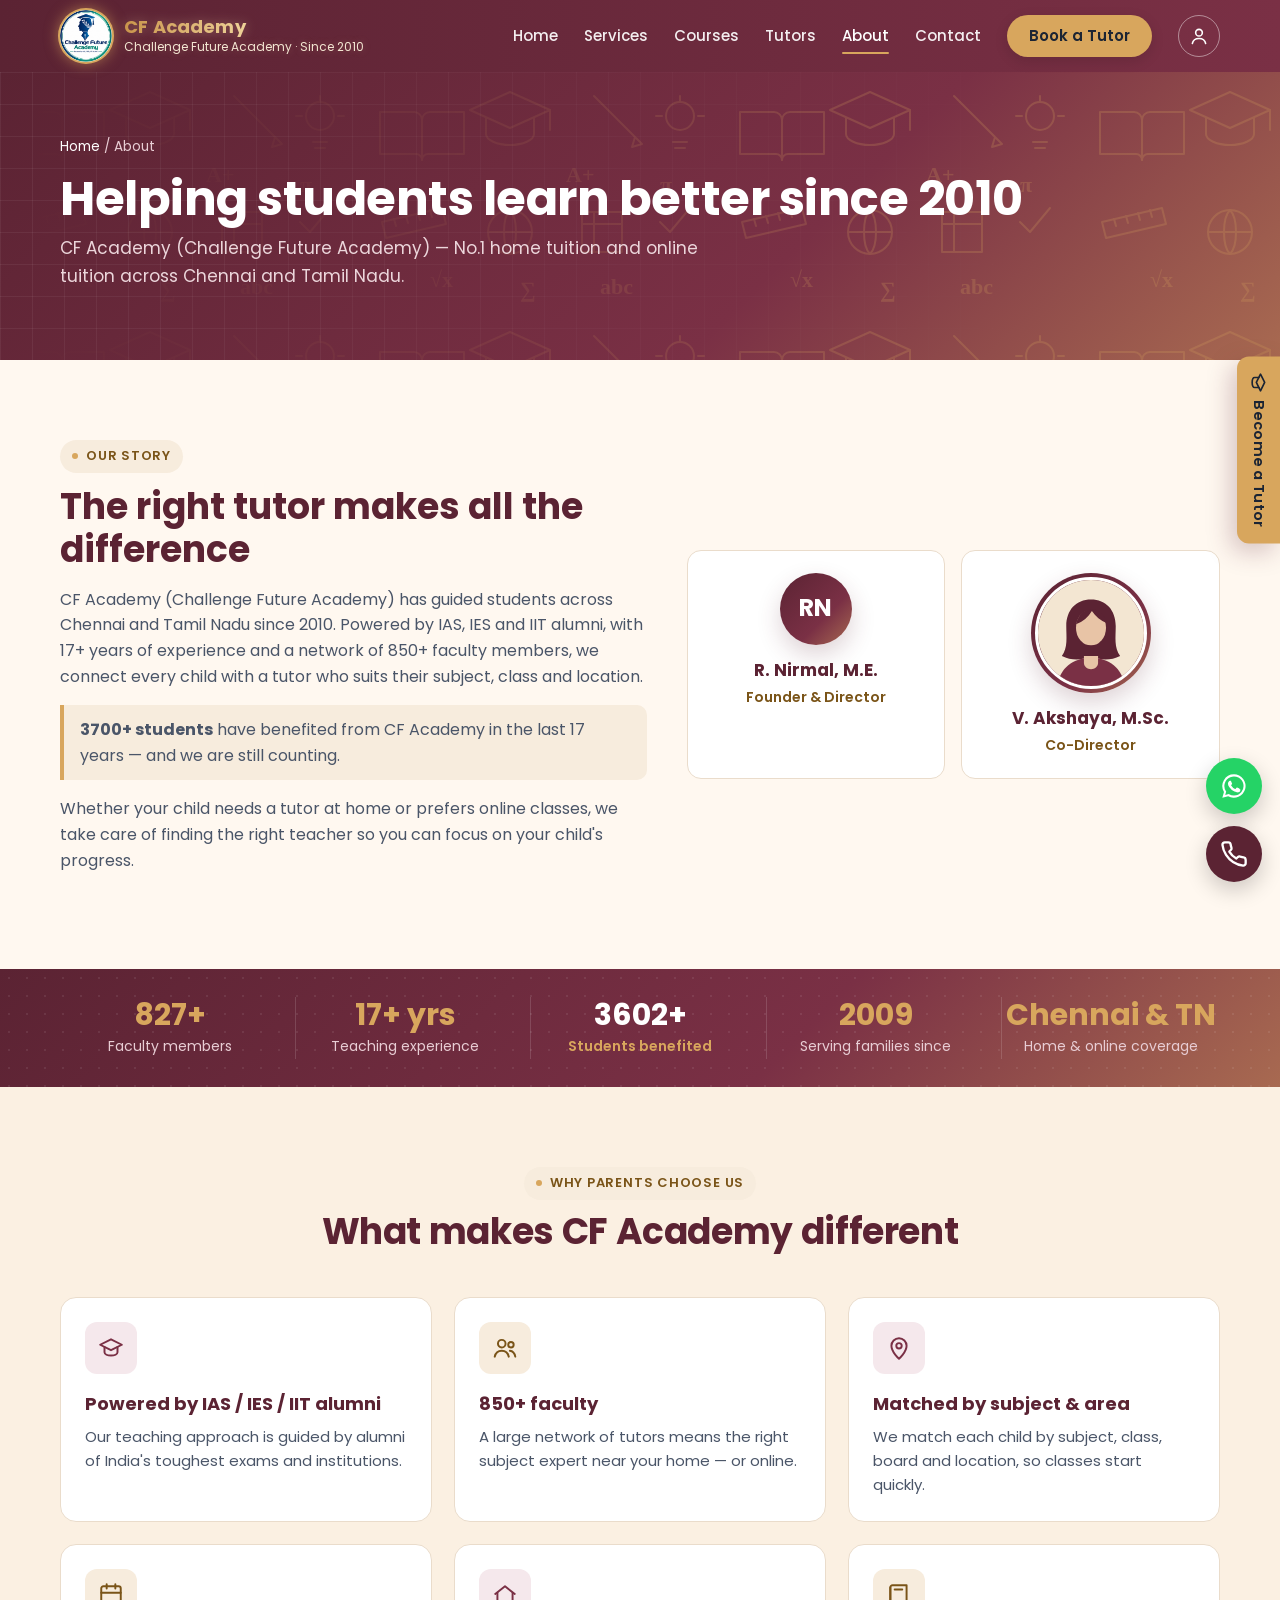
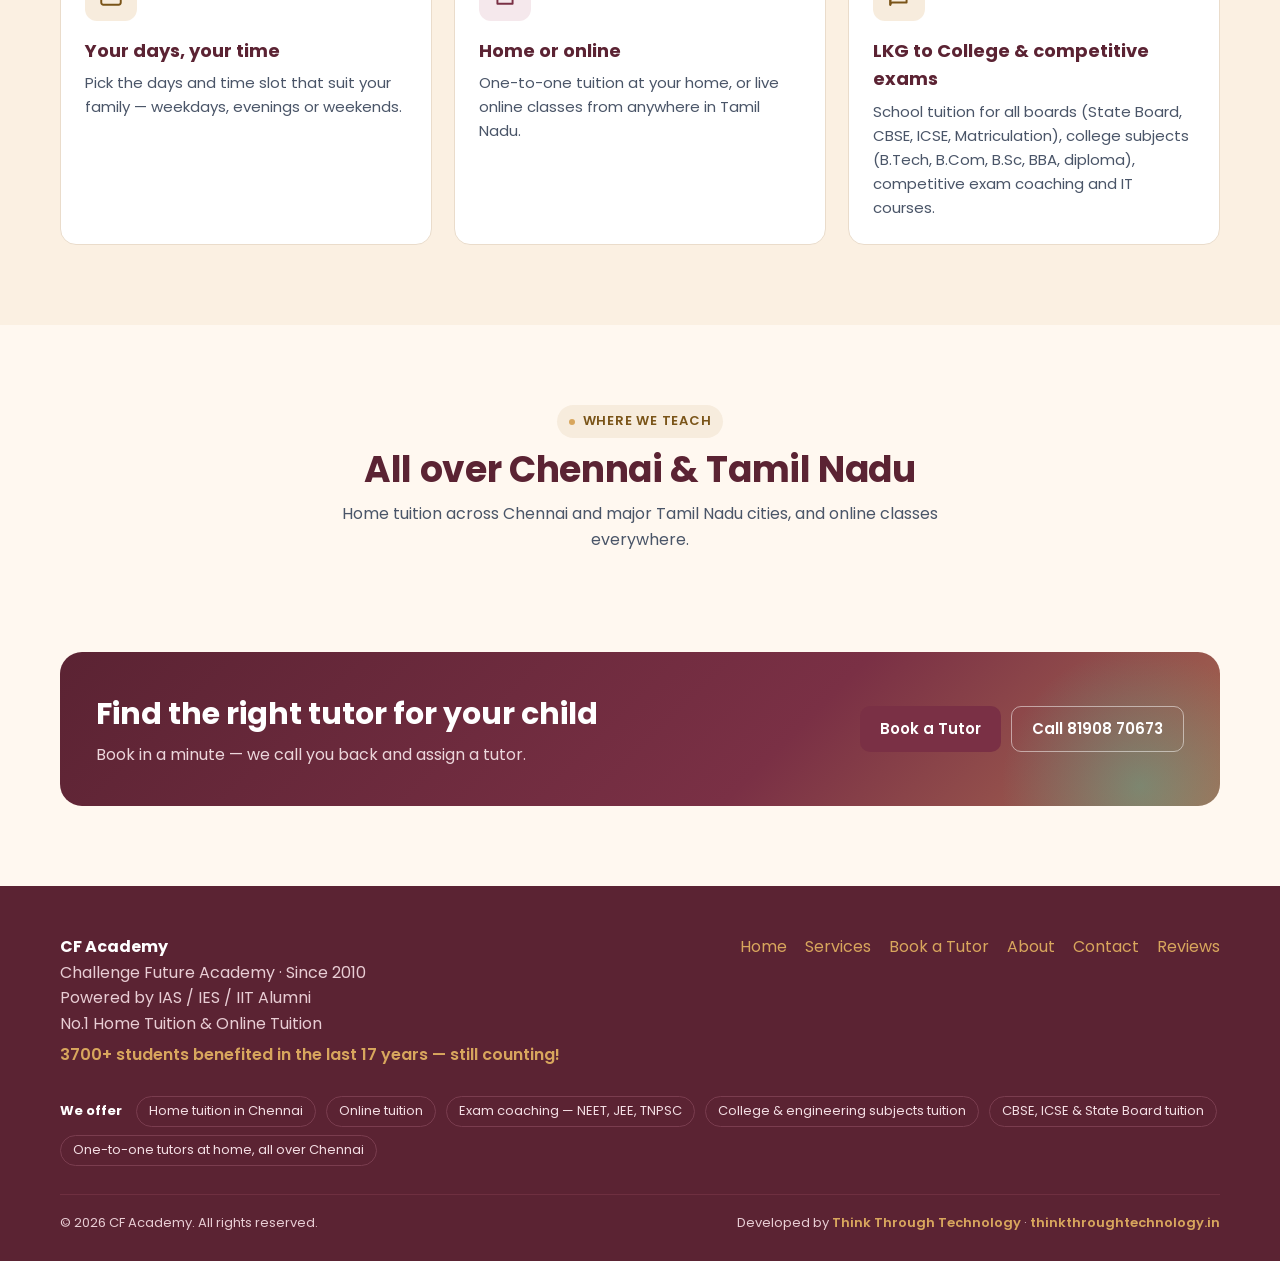
==== commit cd36d755: "Mobile header: show 'Challenge Future Academy · Since 2010' under CF Academy Co-Authored-By: Claude " ====
--- a/about.html
+++ b/about.html
@@ -40,7 +40,7 @@
 <link rel="preload" as="style" href="https://fonts.googleapis.com/css2?family=Poppins:wght@400;500;600;700&display=swap">
 <link rel="stylesheet" href="https://fonts.googleapis.com/css2?family=Poppins:wght@400;500;600;700&display=swap" media="print" onload="this.media='all'">
 <noscript><link rel="stylesheet" href="https://fonts.googleapis.com/css2?family=Poppins:wght@400;500;600;700&display=swap"></noscript>
-<link rel="stylesheet" href="css/site.css?v=202611042110">
+<link rel="stylesheet" href="css/site.css?v=202611042050">
 <script>
 // Opened by double-clicking the file? ES modules + Firebase need a web server.
 if (location.protocol === "file:") {
@@ -211,6 +211,6 @@
 
 <div class="toast" id="toast" role="status" aria-live="polite"></div>
 
-<script type="module" src="js/common.js?v=202611042110"></script>
+<script type="module" src="js/common.js?v=202611042050"></script>
 </body>
 </html>
--- a/css/site.css
+++ b/css/site.css
@@ -561,7 +561,9 @@
   .ex-group + .ex-group { border-top: 1px solid var(--line); padding-top: 18px; }
   .prog-head { margin-top: 40px; }
   .book-form { padding: 22px 18px; border-radius: 16px; }
-  .brand small { display: none; }
+  .brand { gap: 10px; min-width: 0; }
+  .brand > span { min-width: 0; }
+  .brand small { display: block; font-size: 11px; line-height: 1.3; margin-top: 1px; white-space: nowrap; overflow: hidden; text-overflow: ellipsis; }
   .stat b { font-size: 24px; }
   .quick-card { grid-template-columns: 1fr; padding: 20px; }
   .mode-toggle { grid-column: auto; }
@@ -948,3 +950,5 @@
 .site-footer .foot-seo span { border: 1px solid #7A3D4F; border-radius: 999px; padding: 4px 12px; color: #F3DDE3; }
 .site-footer .dev-by a { color: var(--accent-light); font-weight: 600; }
 .site-footer .dev-by a:hover { text-decoration: underline; }
+
+@media (max-width: 360px) { .brand small { font-size: 10.5px; white-space: normal; overflow: visible; } .brand img { width: 46px; height: 46px; } }
